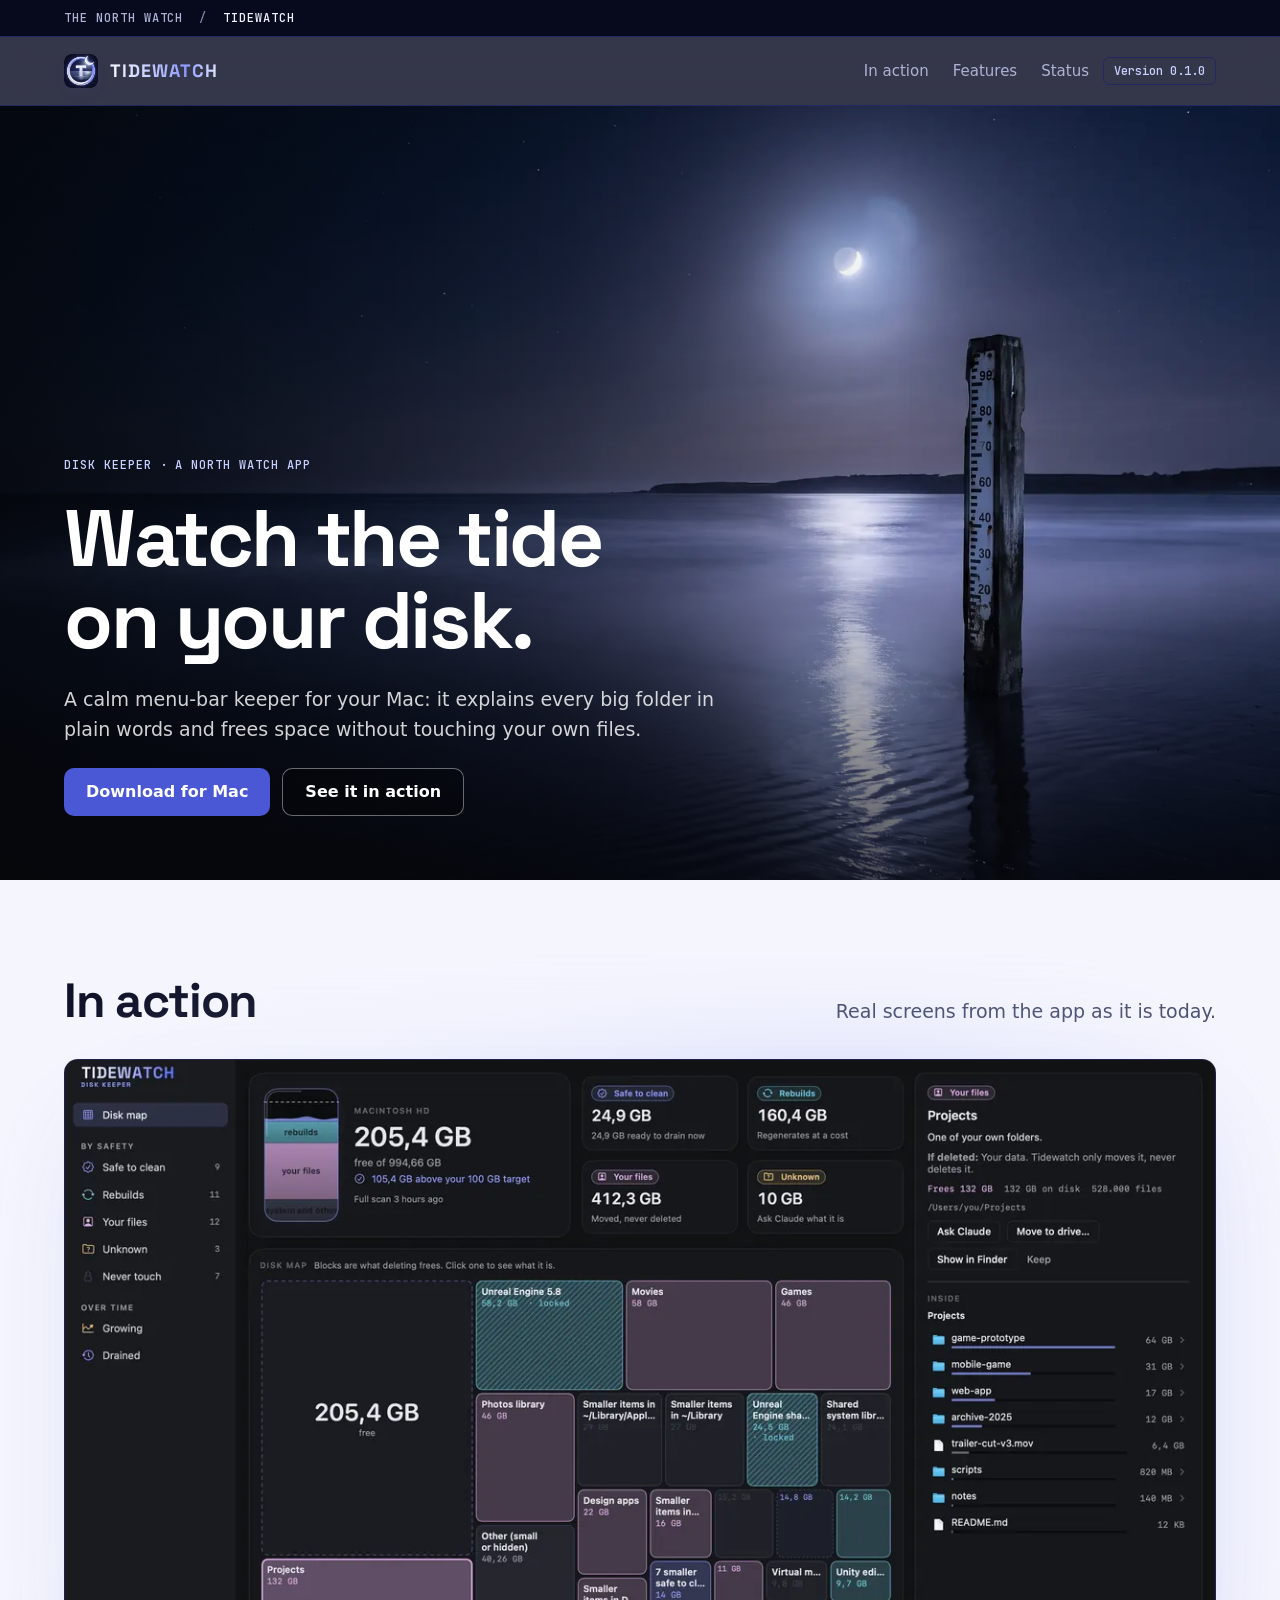
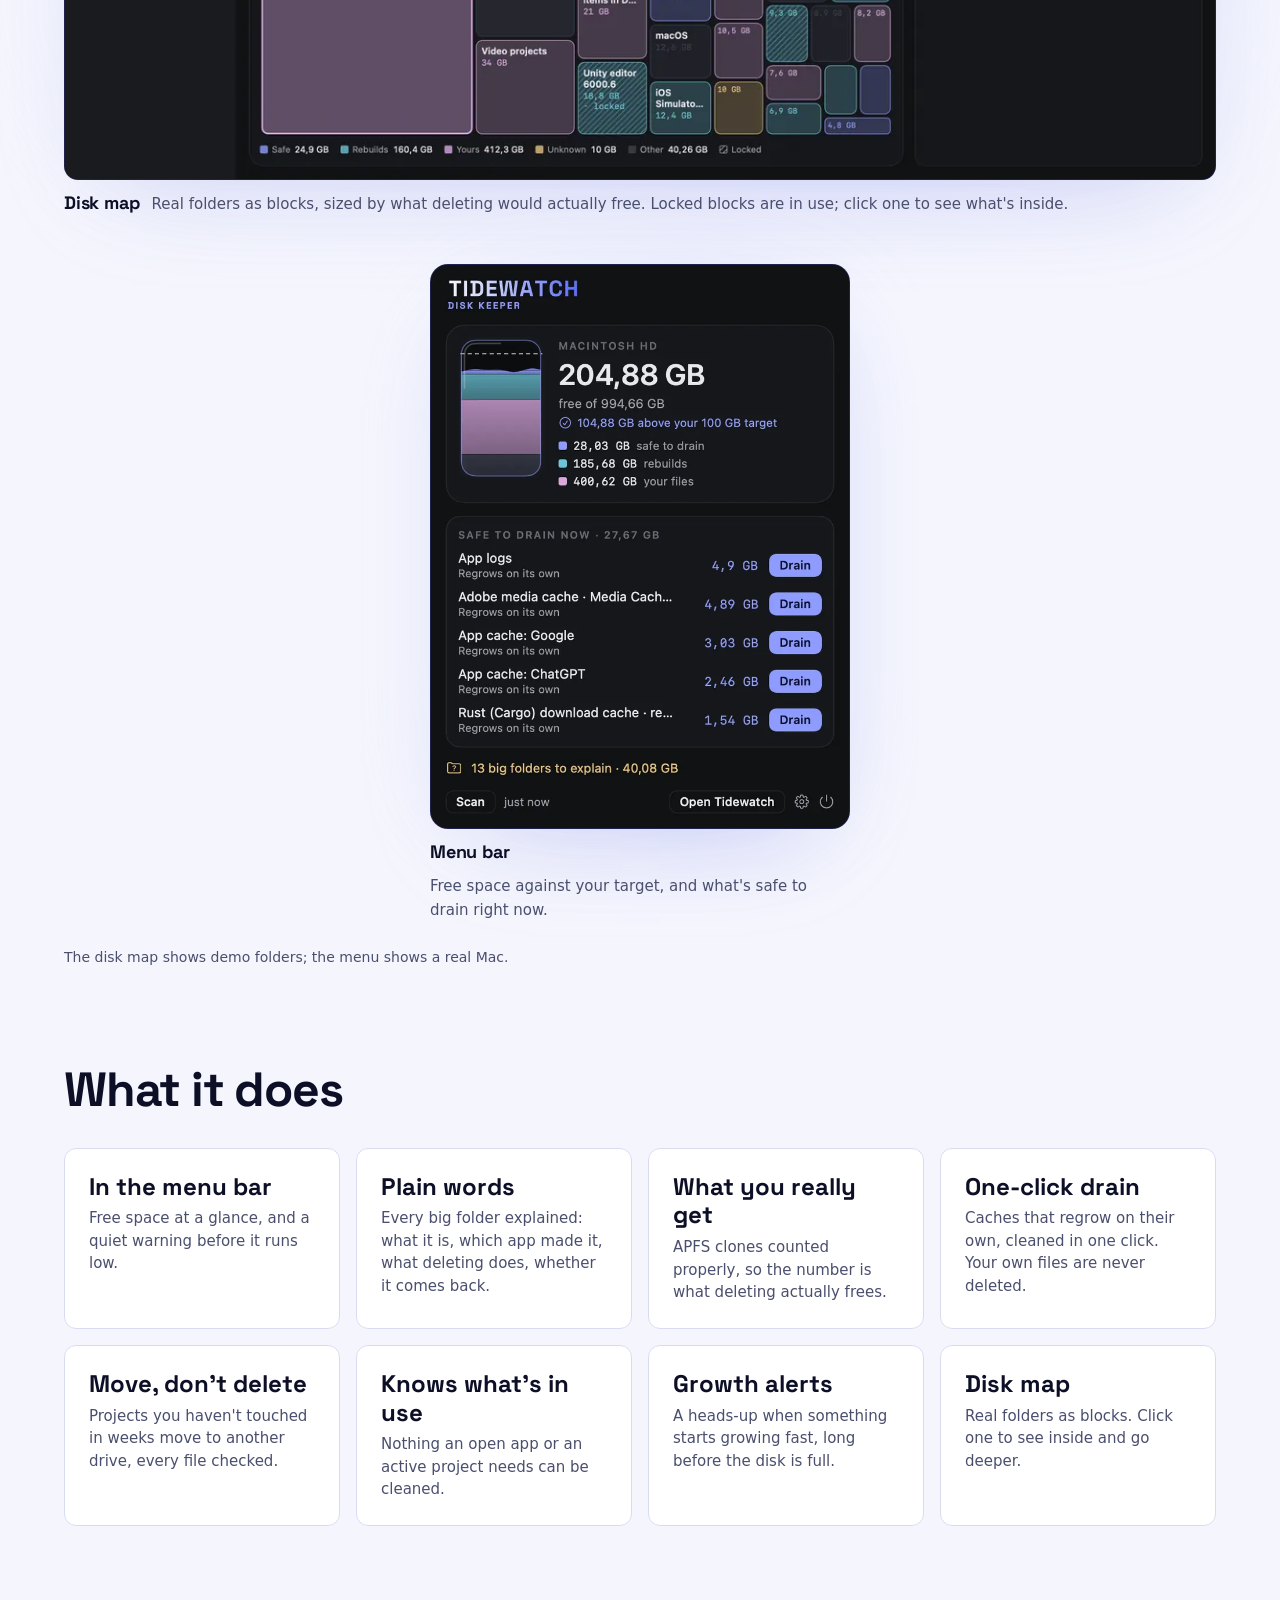
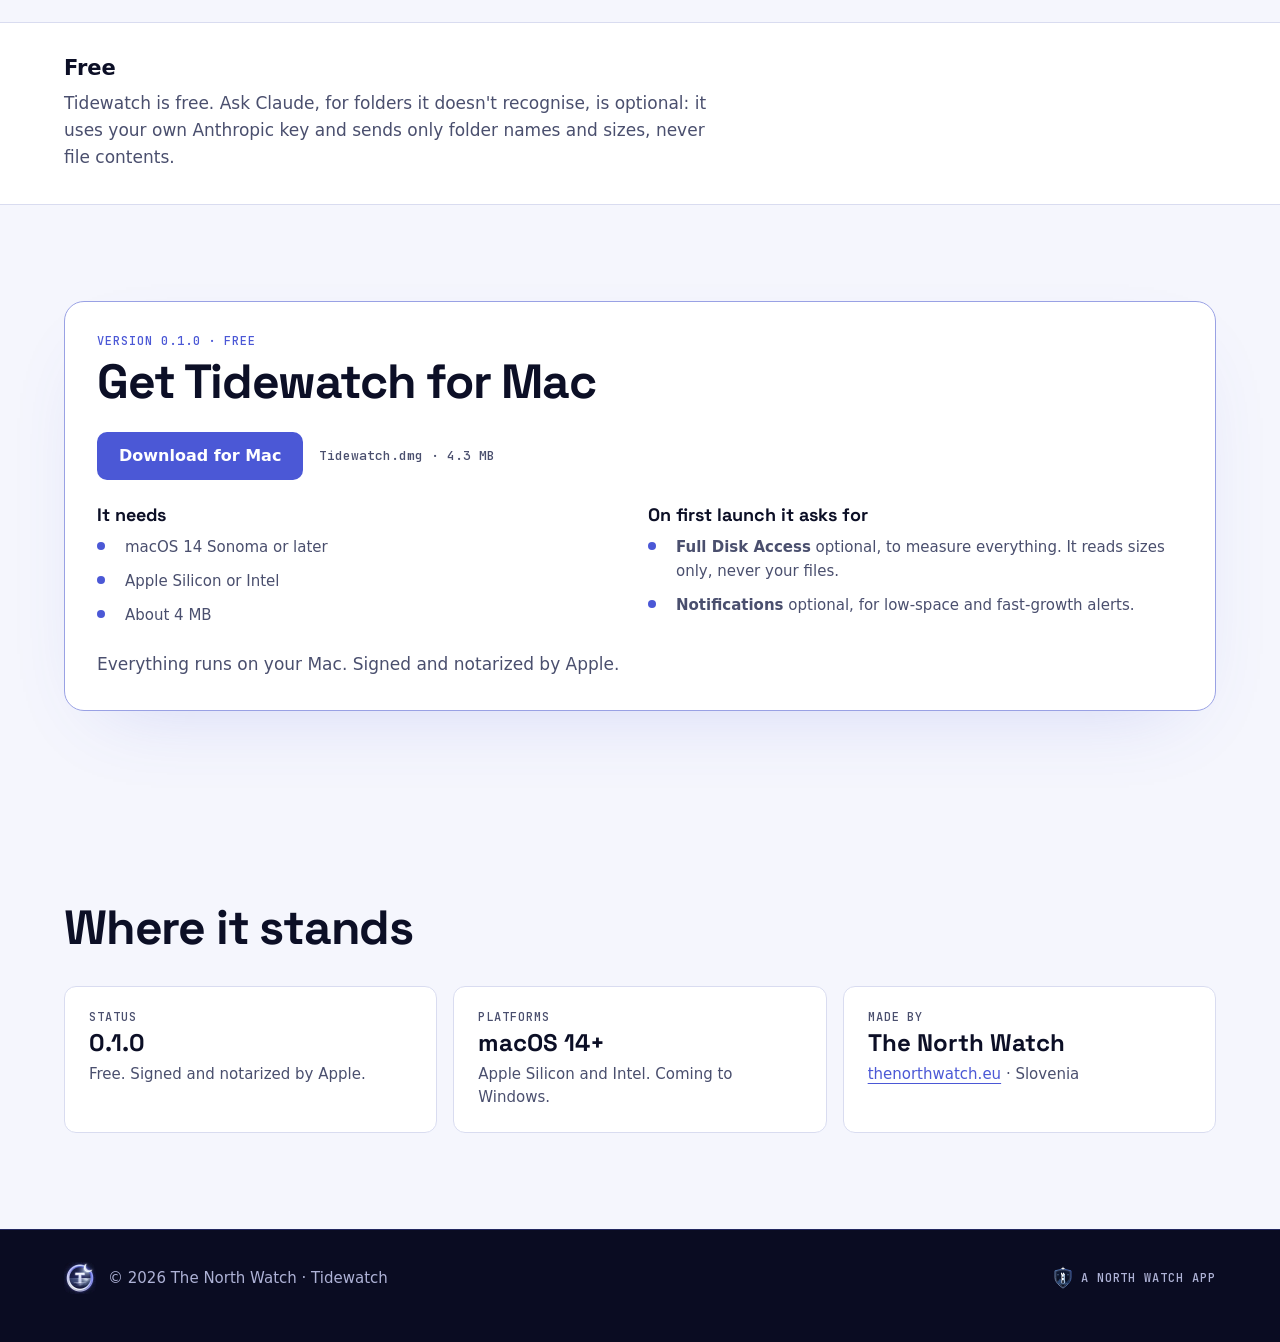
==== index.html @ 522dac41 "site: d2251c1 from north-watch-web" ====
<!doctype html>
<html lang="en" data-site="tw">
<head>
<meta charset="utf-8">
<meta name="viewport" content="width=device-width, initial-scale=1">
<title>Tidewatch — watch the tide on your disk</title>
<meta name="description" content="A calm menu-bar keeper for your Mac&#x27;s disk: every big folder explained in plain words, space freed without touching your files. Free, for macOS 14 and later.">
<meta name="theme-color" content="#0a0e14">
<link rel="canonical" href="https://tidewatch.thenorthwatch.eu/">
<link rel="icon" href="nw/img/favicon.svg" type="image/svg+xml">
<link rel="apple-touch-icon" href="nw/img/apple-touch-icon-180.png">
<meta property="og:title" content="Tidewatch">
<meta property="og:description" content="A calm menu-bar keeper for your Mac&#x27;s disk: every big folder explained in plain words, space freed without touching your files. Free, for macOS 14 and later.">
<meta property="og:type" content="website">
<meta property="og:url" content="https://tidewatch.thenorthwatch.eu/">
<meta property="og:image" content="https://tidewatch.thenorthwatch.eu/nw/img/hero-og.jpg">
<meta name="twitter:card" content="summary_large_image">
<link rel="stylesheet" href="nw/nw.css">
<script src="nw/nw.js" defer></script>
</head>
<body>
<a class="skip" href="#action">Skip to the app in action</a>

<nav class="strip" aria-label="The North Watch family">
  <div class="wrap">
    <a href="https://thenorthwatch.eu">The North Watch</a>
    <span class="sep" aria-hidden="true">/</span>
    <a href="./" aria-current="page">Tidewatch</a>
  </div>
</nav>

<header class="bar">
  <div class="wrap">
    <a class="brand" href="./"><img class="app-icon" src="nw/img/icon-128.webp" srcset="nw/img/icon-128.webp 1x, nw/img/icon-256.webp 2x" alt="" width="34" height="34"><span class="wordmark">Tidewatch</span></a>
    <nav class="nav" aria-label="Primary">
      <a class="opt" href="#action">In action</a>
      <a class="opt" href="#features">Features</a>
      <a class="opt" href="#status">Status</a>
      <span class="pill pill--accent">Version 0.1.0</span>
    </nav>
  </div>
</header>

<main>
  <section class="hero" style="--hero-focus-mobile: 60% center">
    <picture><source type="image/webp" srcset="nw/img/hero-960.webp 960w, nw/img/hero-1600.webp 1600w, nw/img/hero-2400.webp 2400w" sizes="100vw"><img src="nw/img/hero-1600.jpg" alt="A wooden tide gauge standing in a calm night sea under a crescent moon" width="1600" height="1067" fetchpriority="high"></picture>
    <div class="wrap">
      <span class="eyebrow">Disk keeper · a North Watch app</span>
      <h1 class="display">Watch the tide on your disk.</h1>
      <p class="lead">A calm menu-bar keeper for your Mac: it explains every big folder in plain words and frees space without touching your own files.</p>
      <div class="actions">
        <a class="btn btn--primary" href="https://github.com/svizi29/tidewatch-releases/releases/latest/download/Tidewatch.dmg" data-goatcounter-click="download/tidewatch-0.1.0-mac" data-goatcounter-title="Tidewatch 0.1.0 Mac download">Download for Mac</a>
        <a class="btn btn--ghost btn--on-image" href="#action">See it in action</a>
      </div>
    </div>
  </section>

  <section class="section" id="action" aria-labelledby="action-title">
    <div class="wrap">
      <div class="section-head reveal">
        <h2 class="h2" id="action-title">In action</h2>
        <p class="lead">Real screens from the app as it is today.</p>
      </div>
      <figure class="shot shot--hero reveal">
        <div class="shot__frame"><picture><source type="image/webp" srcset="nw/img/shot-01-overview-1200.webp 1200w, nw/img/shot-01-overview-2000.webp 2000w" sizes="(min-width: 1200px) 1150px, 100vw"><img src="nw/img/shot-01-overview-2000.jpg" alt="Disk map: Real folders as blocks, sized by what deleting would actually free. Locked blocks are in use; click one to see what&#x27;s inside." width="2880" height="1800" loading="lazy"></picture></div>
        <figcaption><b>Disk map</b><span>Real folders as blocks, sized by what deleting would actually free. Locked blocks are in use; click one to see what&#x27;s inside.</span></figcaption>
      </figure>
      <div class="shots shots--panels" style="margin-top: var(--s7); max-width: 420px">
        <figure class="shot reveal">
          <div class="shot__frame"><picture><source type="image/webp" srcset="nw/img/shot-02-menu-360.webp 360w, nw/img/shot-02-menu-720.webp 720w" sizes="(min-width: 900px) 30vw, 80vw"><img src="nw/img/shot-02-menu-720.png" alt="Menu bar: Free space against your target, and what&#x27;s safe to drain right now." width="800" height="1078" loading="lazy"></picture></div>
          <figcaption><b>Menu bar</b><span>Free space against your target, and what&#x27;s safe to drain right now.</span></figcaption>
        </figure>
      </div>
      <p class="muted" style="margin-top: var(--s5); font-size: 14px">The disk map shows demo folders; the menu shows a real Mac.</p>
    </div>
  </section>

  <section class="section" id="features" aria-labelledby="features-title" style="padding-top: 0">
    <div class="wrap">
      <div class="section-head reveal"><h2 class="h2" id="features-title">What it does</h2></div>
      <div class="facts reveal">
        <div class="fact"><span class="v">In the menu bar</span><p>Free space at a glance, and a quiet warning before it runs low.</p></div>
        <div class="fact"><span class="v">Plain words</span><p>Every big folder explained: what it is, which app made it, what deleting does, whether it comes back.</p></div>
        <div class="fact"><span class="v">What you really get</span><p>APFS clones counted properly, so the number is what deleting actually frees.</p></div>
        <div class="fact"><span class="v">One-click drain</span><p>Caches that regrow on their own, cleaned in one click. Your own files are never deleted.</p></div>
        <div class="fact"><span class="v">Move, don&#x27;t delete</span><p>Projects you haven&#x27;t touched in weeks move to another drive, every file checked.</p></div>
        <div class="fact"><span class="v">Knows what&#x27;s in use</span><p>Nothing an open app or an active project needs can be cleaned.</p></div>
        <div class="fact"><span class="v">Growth alerts</span><p>A heads-up when something starts growing fast, long before the disk is full.</p></div>
        <div class="fact"><span class="v">Disk map</span><p>Real folders as blocks. Click one to see inside and go deeper.</p></div>
      </div>
    </div>
  </section>

  <section class="band" aria-labelledby="band-title">
    <div class="wrap">
      <div style="display: flex; flex-direction: column; gap: 8px; max-width: 62ch">
        <h2 class="h3" id="band-title">Free</h2>
        <p class="muted">Tidewatch is free. Ask Claude, for folders it doesn&#x27;t recognise, is optional: it uses your own Anthropic key and sends only folder names and sizes, never file contents.</p>
      </div>
    </div>
  </section>

  <section class="section" id="download" aria-labelledby="download-title">
    <div class="wrap">
      <div class="tier tier--pro reveal" style="gap: var(--s5)">
        <div style="display: flex; flex-direction: column; gap: 8px">
          <span class="eyebrow">Version 0.1.0 · free</span>
          <h2 class="h2" id="download-title">Get Tidewatch for Mac</h2>
        </div>
        <div style="display: flex; flex-wrap: wrap; align-items: center; gap: var(--s4)"><a class="btn btn--primary" href="https://github.com/svizi29/tidewatch-releases/releases/latest/download/Tidewatch.dmg" data-goatcounter-click="download/tidewatch-0.1.0-mac" data-goatcounter-title="Tidewatch 0.1.0 Mac download">Download for Mac</a><span class="muted" style="font: 500 13px/1.3 var(--font-mono)">Tidewatch.dmg · 4.3 MB</span></div>
        <div class="tiers" style="grid-template-columns: repeat(auto-fit, minmax(240px, 1fr))">
          <div style="display: flex; flex-direction: column; gap: 8px"><h3 style="font: 700 18px/1.25 var(--font-display); background: none; color: var(--ink)">It needs</h3><ul class="ticks"><li><span>macOS 14 Sonoma or later</span></li><li><span>Apple Silicon or Intel</span></li><li><span>About 4 MB</span></li></ul></div>
          <div style="display: flex; flex-direction: column; gap: 8px"><h3 style="font: 700 18px/1.25 var(--font-display); background: none; color: var(--ink)">On first launch it asks for</h3><ul class="ticks"><li><span><b>Full Disk Access</b> optional, to measure everything. It reads sizes only, never your files.</span></li><li><span><b>Notifications</b> optional, for low-space and fast-growth alerts.</span></li></ul></div>
        </div>
        <p class="muted">Everything runs on your Mac. Signed and notarized by Apple.</p>
      </div>
    </div>
  </section>

  <section class="section" id="status" aria-labelledby="status-title">
    <div class="wrap">
      <h2 class="h2 reveal" id="status-title" style="margin-bottom: var(--s6)">Where it stands</h2>
      <div class="facts reveal">
        <div class="fact"><span class="k">Status</span><span class="v">0.1.0</span><p>Free. Signed and notarized by Apple.</p></div>
        <div class="fact"><span class="k">Platforms</span><span class="v">macOS 14+</span><p>Apple Silicon and Intel. Coming to Windows.</p></div>
        <div class="fact"><span class="k">Made by</span><span class="v">The North Watch</span><p><a href="https://thenorthwatch.eu">thenorthwatch.eu</a> · Slovenia</p></div>
      </div>
    </div>
  </section>
</main>

<footer class="foot">
  <div class="wrap">
    <div class="brandline"><img src="nw/img/icon-128.webp" alt="" width="28" height="28" style="border-radius: 22.5%">© 2026 The North Watch · Tidewatch</div>
    <a class="byline" href="https://thenorthwatch.eu"><img src="nw/img/seal.svg" alt="" width="20" height="25">A North Watch app</a>
  </div>
</footer>
</body>
</html>
---- nw/nw.css ----
/* The North Watch family: one design system for thenorthwatch.eu, rabbit-hole.video and the personal site.
   Direction A, "Night Watch": dark first, light on request of the system. Each site sets <html data-site="…">
   and gets its accent and grey tint from the blocks below; everything else is shared. */

/* ── Fonts (OFL, self-hosted). Text uses Inter where installed, else the system face (the bible allows it). ── */
@font-face { font-family: "Space Grotesk"; font-weight: 300 700; font-display: swap; src: url(fonts/SpaceGrotesk_var_latin.woff2) format("woff2"); }
@font-face { font-family: "Space Grotesk"; font-weight: 300 700; font-display: swap; src: url(fonts/SpaceGrotesk_var_latin-ext.woff2) format("woff2"); unicode-range: U+0100-024F, U+0259, U+1E00-1EFF, U+2020, U+20A0-20AB, U+20AD-20CF, U+2113, U+2C60-2C7F, U+A720-A7FF; }
@font-face { font-family: "JetBrains Mono"; font-weight: 500; font-display: swap; src: url(fonts/JetBrainsMono_500_latin.woff2) format("woff2"); }
@font-face { font-family: "JetBrains Mono"; font-weight: 500; font-display: swap; src: url(fonts/JetBrainsMono_500_latin-ext.woff2) format("woff2"); unicode-range: U+0100-024F, U+1E00-1EFF; }

/* ── Tokens ── */
:root {
  --font-display: "Space Grotesk", system-ui, -apple-system, "Segoe UI", sans-serif;
  --font-body: "Inter", system-ui, -apple-system, "Segoe UI", Roboto, sans-serif;
  --font-mono: "JetBrains Mono", ui-monospace, Menlo, monospace;

  --s1: 4px; --s2: 8px; --s3: 12px; --s4: 16px; --s5: 24px; --s6: 32px; --s7: 48px; --s8: 64px; --s9: 96px; --s10: 128px;
  --wrap: 1200px; --gutter: 16px;
  --r-sm: 6px; --r-md: 12px; --r-lg: 20px;

  --dur-1: 160ms; --dur-2: 320ms; --dur-3: 640ms; --ease: cubic-bezier(.2, .7, .2, 1);

  /* The North Watch (default) */
  --bg: #0a0e14; --strip: #070a0f; --surface: #101722; --raised: #162030; --line: #1e2936;
  --ink: #edf2f7; --muted: #9aa8b8; --faint: #75859a;
  --accent: #79b4ff; --on-accent: #040c1c; --glow: rgba(121, 180, 255, .38);
  --accent-on-image: #9cc8ff;
  --brand-grad: linear-gradient(90deg, #ffffff, #bfe0ff 35%, #79b4ff 70%, #dbeeff);
  --night-bg: #0a0e14; --night-strip: #070a0f; --night-line: #1e2936; --night-ink: #edf2f7; --night-muted: #9aa8b8; --night-faint: #75859a; /* stays bright in light mode: it sits on dark pictures */
  --ok: #8affc1; --ok-bg: rgba(138, 255, 193, .1); --ok-line: rgba(138, 255, 193, .3);
  color-scheme: dark;
}
:root[data-site="rh"] {
  --bg: #0b0a10; --strip: #08070c; --surface: #13121b; --raised: #1c1a27; --line: #25232f;
  --ink: #f2f2f5; --muted: #a6a6b4; --faint: #7c7b8c;
  --accent: #ab9bff; --on-accent: #140f2e; --glow: rgba(171, 155, 255, .45);
  --accent-on-image: #c4b5fd;
  --brand-grad: linear-gradient(90deg, #c084fc, #8b5cf6 35%, #60a5fa 70%, #67e8f9);
  --night-bg: #0b0a10; --night-strip: #08070c; --night-line: #25232f; --night-ink: #f2f2f5; --night-muted: #a6a6b4; --night-faint: #7c7b8c;
}
:root[data-site="gj"] {
  --bg: #0e0e0e; --strip: #0a0a0a; --surface: #171717; --raised: #202020; --line: #282828;
  --ink: #f0f0ee; --muted: #a3a3a0; --faint: #7d7d7a;
  --accent: #f2b25c; --on-accent: #1d1405; --glow: rgba(242, 178, 92, .3);
  --accent-on-image: #ffd27a;
  --brand-grad: linear-gradient(90deg, #ffd27a, #ff9a5c 35%, #49c6c0 70%, #bfefe9);
  --night-bg: #0e0e0e; --night-strip: #0a0a0a; --night-line: #282828; --night-ink: #f0f0ee; --night-muted: #a3a3a0; --night-faint: #7d7d7a;
}
/* The North Watch apps: Northlight, Iceberg, Borealis, AirTouch (colours from the brand bible). */
:root[data-site="nl"] {
  --bg: #0b1020; --strip: #080c18; --surface: #111a30; --raised: #18233d; --line: #22304d;
  --ink: #eef3fb; --muted: #a3aec4; --faint: #7a869e;
  --accent: #5fd3b4; --on-accent: #04201a; --glow: rgba(95,211,180,.38);
  --accent-on-image: #8de88f;
  --brand-grad: linear-gradient(90deg, #5fd3b4, #8de88f 35%, #8b7cf6 70%, #e07bd1);
  --night-bg: #0b1020; --night-strip: #080c18; --night-line: #22304d; --night-ink: #eef3fb; --night-muted: #a3aec4; --night-faint: #7a869e;
}
:root[data-site="ib"] {
  --bg: #04121a; --strip: #030d13; --surface: #082030; --raised: #0c2a3c; --line: #123447;
  --ink: #ecfaff; --muted: #9fbac6; --faint: #76929f;
  --accent: #22d3ee; --on-accent: #022028; --glow: rgba(34,211,238,.38);
  --accent-on-image: #a5f3fc;
  --brand-grad: linear-gradient(90deg, #f0feff, #a5f3fc 35%, #22d3ee 70%, #0ea5c6);
  --night-bg: #04121a; --night-strip: #030d13; --night-line: #123447; --night-ink: #ecfaff; --night-muted: #9fbac6; --night-faint: #76929f;
}
:root[data-site="bo"] {
  --bg: #100815; --strip: #0b0510; --surface: #1a0f22; --raised: #24142e; --line: #33203d;
  --ink: #fbf0f8; --muted: #c4a9bd; --faint: #977f91;
  --accent: #ff7ad9; --on-accent: #2a0420; --glow: rgba(255,122,217,.38);
  --accent-on-image: #ffc46b;
  --brand-grad: linear-gradient(90deg, #ffd6f5, #ff7ad9 35%, #ff9f7a 70%, #ffc46b);
  --night-bg: #100815; --night-strip: #0b0510; --night-line: #33203d; --night-ink: #fbf0f8; --night-muted: #c4a9bd; --night-faint: #977f91;
}
:root[data-site="at"] {
  --bg: #081028; --strip: #060c1e; --surface: #0e1a3a; --raised: #14224a; --line: #1d2d5a;
  --ink: #eef4ff; --muted: #a6b4d2; --faint: #7c8bab;
  --accent: #7fd0ff; --on-accent: #03142c; --glow: rgba(127,208,255,.38);
  --accent-on-image: #bfe9ff;
  --brand-grad: linear-gradient(90deg, #dff6ff, #7fd0ff 35%, #3b8bff 70%, #eaf7ff);
  --night-bg: #081028; --night-strip: #060c1e; --night-line: #1d2d5a; --night-ink: #eef4ff; --night-muted: #a6b4d2; --night-faint: #7c8bab;
}
:root[data-site="tw"] {
  --bg: #0a0c22; --strip: #070a1c; --surface: #11143a; --raised: #171b4a; --line: #232860;
  --ink: #f1f2ff; --muted: #aeb2d6; --faint: #8186ad;
  --accent: #8e9bff; --on-accent: #0a0c28; --glow: rgba(142,155,255,.38);
  --accent-on-image: #c7d0ff;
  --brand-grad: linear-gradient(90deg, #f5f7ff, #c7d0ff 35%, #8e9bff 70%, #dfe6ff);
  --night-bg: #0a0c22; --night-strip: #070a1c; --night-line: #232860; --night-ink: #f1f2ff; --night-muted: #aeb2d6; --night-faint: #8186ad;
}

/* Light: follows the system unless a page or viewer pins data-theme="dark"; data-theme="light" pins it on. */
@media (prefers-color-scheme: light) {
  :root:not([data-theme="dark"]) {
    --bg: #f5f7fa; --strip: #eaeef3; --surface: #ffffff; --raised: #eef2f6; --line: #dce3ea;
    --ink: #0d141c; --muted: #4a5868; --faint: #5e6b7a;
    --accent: #1f5fc4; --on-accent: #ffffff; --glow: rgba(31, 95, 196, .22);
    --ok: #13643f; --ok-bg: #e3f4ea; --ok-line: #b8e0c8;
    color-scheme: light;
  }
  :root[data-site="rh"]:not([data-theme="dark"]) {
    --bg: #f7f6fb; --strip: #eeecf6; --surface: #ffffff; --raised: #efedf7; --line: #e1def0;
    --ink: #121018; --muted: #4d4a5e; --faint: #6a677c;
    --accent: #5b41e0; --on-accent: #ffffff; --glow: rgba(91, 65, 224, .25);
  }
  :root[data-site="gj"]:not([data-theme="dark"]) {
    --bg: #f6f6f5; --strip: #ececea; --surface: #ffffff; --raised: #f0f0ee; --line: #e2e2e0;
    --ink: #121212; --muted: #50504d; --faint: #62625f;
    --accent: #a0600f; --on-accent: #ffffff; --glow: rgba(160, 96, 15, .2);
  }
  :root[data-site="nl"]:not([data-theme="dark"]) {
    --bg: #f5f8fb; --strip: #e9eef4; --surface: #ffffff; --raised: #eef2f7; --line: #dbe3ec;
    --ink: #0d1420; --muted: #4a5666; --faint: #5d6979;
    --accent: #0f7f66; --on-accent: #ffffff; --glow: rgba(15,127,102,.22);
  }
  :root[data-site="ib"]:not([data-theme="dark"]) {
    --bg: #f3f9fb; --strip: #e5f0f4; --surface: #ffffff; --raised: #eaf4f7; --line: #d4e5ec;
    --ink: #071820; --muted: #41555e; --faint: #566a73;
    --accent: #0a7690; --on-accent: #ffffff; --glow: rgba(10,118,144,.22);
  }
  :root[data-site="bo"]:not([data-theme="dark"]) {
    --bg: #fbf6fa; --strip: #f3e9f1; --surface: #ffffff; --raised: #f6edf4; --line: #ead9e5;
    --ink: #1c0c18; --muted: #5d4858; --faint: #715b6b;
    --accent: #b8237f; --on-accent: #ffffff; --glow: rgba(184,35,127,.22);
  }
  :root[data-site="at"]:not([data-theme="dark"]) {
    --bg: #f4f7fd; --strip: #e7edf8; --surface: #ffffff; --raised: #edf2fb; --line: #d7e0f0;
    --ink: #0a1226; --muted: #47536b; --faint: #5a6680;
    --accent: #1f63d6; --on-accent: #ffffff; --glow: rgba(31,99,214,.22);
  }
  :root[data-site="tw"]:not([data-theme="dark"]) {
    --bg: #f5f6fd; --strip: #e9ebf8; --surface: #ffffff; --raised: #eef0fb; --line: #d9dcf0;
    --ink: #0c0f26; --muted: #4a4f6e; --faint: #5d6283;
    --accent: #4b58d6; --on-accent: #ffffff; --glow: rgba(75,88,214,.22);
  }
}
:root[data-theme="light"] {
  --bg: #f5f7fa; --strip: #eaeef3; --surface: #ffffff; --raised: #eef2f6; --line: #dce3ea;
  --ink: #0d141c; --muted: #4a5868; --faint: #5e6b7a;
  --accent: #1f5fc4; --on-accent: #ffffff; --glow: rgba(31, 95, 196, .22);
  --ok: #13643f; --ok-bg: #e3f4ea; --ok-line: #b8e0c8;
  color-scheme: light;
}
:root[data-site="rh"][data-theme="light"] {
  --bg: #f7f6fb; --strip: #eeecf6; --surface: #ffffff; --raised: #efedf7; --line: #e1def0;
  --ink: #121018; --muted: #4d4a5e; --faint: #6a677c;
  --accent: #5b41e0; --on-accent: #ffffff; --glow: rgba(91, 65, 224, .25);
}
:root[data-site="gj"][data-theme="light"] {
  --bg: #f6f6f5; --strip: #ececea; --surface: #ffffff; --raised: #f0f0ee; --line: #e2e2e0;
  --ink: #121212; --muted: #50504d; --faint: #62625f;
  --accent: #a0600f; --on-accent: #ffffff; --glow: rgba(160, 96, 15, .2);
}

:root[data-site="nl"][data-theme="light"] {
  --bg: #f5f8fb; --strip: #e9eef4; --surface: #ffffff; --raised: #eef2f7; --line: #dbe3ec;
  --ink: #0d1420; --muted: #4a5666; --faint: #5d6979;
  --accent: #0f7f66; --on-accent: #ffffff; --glow: rgba(15,127,102,.22);
}
:root[data-site="ib"][data-theme="light"] {
  --bg: #f3f9fb; --strip: #e5f0f4; --surface: #ffffff; --raised: #eaf4f7; --line: #d4e5ec;
  --ink: #071820; --muted: #41555e; --faint: #566a73;
  --accent: #0a7690; --on-accent: #ffffff; --glow: rgba(10,118,144,.22);
}
:root[data-site="bo"][data-theme="light"] {
  --bg: #fbf6fa; --strip: #f3e9f1; --surface: #ffffff; --raised: #f6edf4; --line: #ead9e5;
  --ink: #1c0c18; --muted: #5d4858; --faint: #715b6b;
  --accent: #b8237f; --on-accent: #ffffff; --glow: rgba(184,35,127,.22);
}
:root[data-site="at"][data-theme="light"] {
  --bg: #f4f7fd; --strip: #e7edf8; --surface: #ffffff; --raised: #edf2fb; --line: #d7e0f0;
  --ink: #0a1226; --muted: #47536b; --faint: #5a6680;
  --accent: #1f63d6; --on-accent: #ffffff; --glow: rgba(31,99,214,.22);
}
:root[data-site="tw"][data-theme="light"] {
  --bg: #f5f6fd; --strip: #e9ebf8; --surface: #ffffff; --raised: #eef0fb; --line: #d9dcf0;
  --ink: #0c0f26; --muted: #4a4f6e; --faint: #5d6283;
  --accent: #4b58d6; --on-accent: #ffffff; --glow: rgba(75,88,214,.22);
}

/* ── Base ── */
*, *::before, *::after { box-sizing: border-box; }
html { background: var(--bg); -webkit-text-size-adjust: 100%; scroll-behavior: smooth; }
body { margin: 0; background: var(--bg); color: var(--ink); font: 400 17px/1.6 var(--font-body); -webkit-font-smoothing: antialiased; text-rendering: optimizeLegibility; }
img { display: block; max-width: 100%; height: auto; }
a { color: var(--accent); text-underline-offset: 4px; }
:focus-visible { outline: 2px solid var(--accent); outline-offset: 3px; border-radius: var(--r-sm); }
h1, h2, h3 { margin: 0; text-wrap: balance; }
p { margin: 0; }
.wrap { max-width: var(--wrap); margin: 0 auto; padding: 0 var(--gutter); }
@media (min-width: 720px) { :root { --gutter: 24px; } }
.skip { position: absolute; left: -9999px; top: 8px; z-index: 50; padding: 10px 14px; border-radius: var(--r-sm); background: var(--accent); color: var(--on-accent); }
.skip:focus { left: 8px; }
.sr-only { position: absolute; width: 1px; height: 1px; overflow: hidden; clip: rect(0 0 0 0); white-space: nowrap; }

/* ── Type ── */
.eyebrow { font: 500 12px/1.3 var(--font-mono); letter-spacing: .08em; text-transform: uppercase; color: var(--accent); }
.display { font: 700 clamp(40px, 6.6vw, 80px)/1.02 var(--font-display); letter-spacing: -.03em; }
.h2 { font: 700 clamp(30px, 4vw, 48px)/1.06 var(--font-display); letter-spacing: -.025em; }
.wordmark { font: 700 18px/1 var(--font-display); letter-spacing: .06em; text-transform: uppercase; background: var(--brand-grad); -webkit-background-clip: text; background-clip: text; color: transparent; }
.h3 { font: 600 21px/1.3 var(--font-body); }
.lead { font-size: clamp(17px, 2vw, 19px); line-height: 1.55; color: var(--muted); max-width: 54ch; }
.muted { color: var(--muted); }
.mono { font: 500 13px/1.4 var(--font-mono); }

/* ── Night chrome: the strip, the site bar and the footer stay night in both themes, so the marks always sit
   on dark (the bible: every mark lives on night). ── */
.strip, .bar, .foot { --bg: var(--night-bg); --strip: var(--night-strip); --line: var(--night-line); --ink: var(--night-ink); --muted: var(--night-muted); --faint: var(--night-faint); --accent: var(--accent-on-image); color-scheme: dark; color: var(--ink); }
.foot { background: var(--night-bg); }

/* ── Family strip: on every page of all three sites ── */
.strip { background: var(--strip); border-bottom: 1px solid var(--line); }
.strip .wrap { min-height: 36px; display: flex; align-items: center; gap: var(--s4); flex-wrap: wrap; font: 500 12px/1 var(--font-mono); letter-spacing: .08em; text-transform: uppercase; }
.strip a { color: var(--muted); text-decoration: none; padding: 8px 0; }
.strip a:hover { color: var(--ink); }
.strip a[aria-current] { color: var(--ink); }
.strip .sep { color: var(--faint); }

/* ── Site bar ── */
.bar { position: sticky; top: env(safe-area-inset-top, 0px); z-index: 20; background: color-mix(in srgb, var(--bg) 82%, transparent); backdrop-filter: blur(12px); -webkit-backdrop-filter: blur(12px); border-bottom: 1px solid var(--line); }
.bar .wrap { display: flex; align-items: center; justify-content: space-between; gap: var(--s4); min-height: 68px; flex-wrap: wrap; }
.brand { display: inline-flex; align-items: center; gap: var(--s3); color: var(--ink); text-decoration: none; font: 700 19px/1 var(--font-display); letter-spacing: -.01em; }
.brand img { width: auto; height: 30px; }
.brand .logo-h { height: 52px; width: auto; }
@media (max-width: 480px) { .brand .logo-h { height: 44px; } }
.brand .app-icon { width: 34px; height: 34px; border-radius: 22.5%; box-shadow: 0 6px 18px -8px var(--glow); }
.nav { display: flex; align-items: center; gap: var(--s1); flex-wrap: wrap; font-size: 15px; }
.nav a:not(.btn) { color: var(--muted); text-decoration: none; padding: 10px 10px; border-radius: var(--r-sm); }
.nav a:not(.btn):hover { color: var(--ink); }
.nav .btn { margin-left: var(--s2); }
@media (max-width: 640px) { .nav .opt { display: none; } }

/* ── Buttons and pills ── */
.btn { display: inline-flex; align-items: center; gap: var(--s2); min-height: 48px; padding: 0 22px; border-radius: 10px; font: 650 16px/1 var(--font-body); text-decoration: none; transition: transform var(--dur-1) var(--ease), box-shadow var(--dur-1) var(--ease), border-color var(--dur-1) var(--ease); }
.btn svg { width: 16px; height: 16px; }
.btn--primary { background: var(--accent); color: var(--on-accent); }
.btn--primary:hover { transform: translateY(-1px); box-shadow: 0 10px 30px -10px var(--glow); }
.btn--ghost { color: var(--ink); border: 1px solid color-mix(in srgb, var(--ink) 22%, transparent); }
.btn--ghost:hover { border-color: var(--ink); }
.btn--sm { min-height: 44px; padding: 0 16px; font-size: 15px; }
.btn--on-image { color: #fff; border-color: rgba(255, 255, 255, .4); background: rgba(0, 0, 0, .25); }
.pill { display: inline-flex; align-items: center; gap: 6px; font: 500 12px/1 var(--font-mono); padding: 7px 10px; border-radius: var(--r-sm); border: 1px solid var(--line); color: var(--muted); white-space: nowrap; }
.pill--accent { color: var(--accent); }
.pill--ok { color: var(--ok); background: var(--ok-bg); border-color: var(--ok-line); }
.pill--dev { color: var(--ink); border-style: dashed; border-color: var(--faint); }
.pill--on-image { color: #fff; border-color: rgba(255, 255, 255, .35); background: rgba(0, 0, 0, .35); backdrop-filter: blur(6px); }
.chips { display: flex; gap: var(--s2); flex-wrap: wrap; }
.chip { font: 500 13px/1 var(--font-mono); padding: 9px 12px; border-radius: 999px; border: 1px solid var(--line); color: var(--ink); }

/* ── Hero: a full-bleed picture with the words on it ── */
.hero { position: relative; isolation: isolate; min-height: min(86vh, 820px); display: flex; align-items: flex-end; overflow: hidden; background: #05070b; color: #fff; }
.hero > picture, .hero > picture img { position: absolute; inset: 0; width: 100%; height: 100%; object-fit: cover; z-index: -2; }
.hero::after { content: ""; position: absolute; inset: 0; z-index: -1; background: linear-gradient(90deg, rgba(4, 6, 10, .78) 0%, rgba(4, 6, 10, .35) 45%, rgba(4, 6, 10, 0) 70%), linear-gradient(0deg, rgba(4, 6, 10, .7) 0%, rgba(4, 6, 10, 0) 40%); }
.hero .wrap { width: 100%; padding-top: var(--s10); padding-bottom: var(--s8); display: flex; flex-direction: column; gap: var(--s5); }
.hero .display { max-width: 13ch; }
.hero .lead { color: rgba(255, 255, 255, .82); }
.hero .eyebrow, .tile .eyebrow { color: var(--accent-on-image); }
.hero .actions { display: flex; gap: var(--s3); flex-wrap: wrap; }
@media (max-width: 720px) {
  .hero { min-height: 78vh; }
  .hero > picture img { object-position: var(--hero-focus-mobile, 70% center); }
  .hero::after { background: linear-gradient(0deg, rgba(4, 6, 10, .88) 0%, rgba(4, 6, 10, .4) 55%, rgba(4, 6, 10, .1) 100%); }
}

/* ── Sections ── */
.section { padding: var(--s8) 0; }
@media (min-width: 720px) { .section { padding: var(--s9) 0; } }
.section-head { display: flex; justify-content: space-between; align-items: flex-end; gap: var(--s4); flex-wrap: wrap; margin-bottom: var(--s6); }
.section-head .lead { max-width: 46ch; }

/* ── Group headings inside a section ── */
.group-head { display: flex; gap: var(--s4); align-items: baseline; flex-wrap: wrap; margin: var(--s7) 0 var(--s4); }
.group-head .muted { font-size: 15px; }

/* ── Picture cards ── */
.cards { display: grid; gap: var(--s4); grid-template-columns: 1fr; }
@media (min-width: 720px) { .cards { grid-template-columns: repeat(2, minmax(0, 1fr)); gap: var(--s5); } }
@media (min-width: 1040px) { .cards--3 { grid-template-columns: repeat(3, minmax(0, 1fr)); } }
.card { position: relative; display: flex; flex-direction: column; border-radius: var(--r-lg); overflow: hidden; background: var(--surface); border: 1px solid var(--line); color: var(--ink); text-decoration: none; transition: border-color var(--dur-2) var(--ease), transform var(--dur-2) var(--ease), box-shadow var(--dur-2) var(--ease); }
a.card:hover { border-color: color-mix(in srgb, var(--accent) 45%, var(--line)); transform: translateY(-2px); box-shadow: 0 24px 60px -30px var(--glow); }
.card__media { position: relative; aspect-ratio: 16 / 10; overflow: hidden; background: #05070b; }
.card__media img { width: 100%; height: 100%; object-fit: cover; transition: transform var(--dur-3) var(--ease); }
a.card:hover .card__media img { transform: scale(1.03); }
.card__media .pill { position: absolute; left: var(--s4); top: var(--s4); }
.card__body { padding: var(--s5); display: flex; flex-direction: column; gap: var(--s2); flex: 1 1 auto; }
.card__title { display: flex; align-items: center; gap: var(--s3); font: 700 24px/1.15 var(--font-display); letter-spacing: -.012em; }
.card__title img { width: 40px; height: 40px; border-radius: 22.5%; flex: none; box-shadow: 0 6px 18px -6px var(--glow); }
.card__body p { color: var(--muted); }
.card__body > .pill { align-self: flex-start; }
.card__foot { margin-top: auto; padding-top: var(--s2); display: flex; align-items: center; justify-content: space-between; gap: var(--s3); flex-wrap: wrap; font: 500 13px/1.3 var(--font-mono); color: var(--muted); }
.card__foot .go { color: var(--ink); display: inline-flex; align-items: center; gap: 6px; }
.card--wide { grid-column: 1 / -1; }
@media (min-width: 900px) {
  .card--wide { flex-direction: row; }
  .card--wide .card__media { flex: 1 1 62%; aspect-ratio: auto; min-height: 360px; }
  .card--wide .card__body { flex: 1 1 38%; padding: var(--s6); justify-content: center; }
}
.card--dashed { background: transparent; border-style: dashed; border-color: var(--faint); }

/* ── Feature mosaic: big pictures, one line each ── */
.mosaic { display: grid; gap: var(--s4); grid-template-columns: 1fr; }
@media (min-width: 720px) { .mosaic { grid-template-columns: repeat(6, minmax(0, 1fr)); gap: var(--s5); } .tile--6 { grid-column: span 6; } .tile--4 { grid-column: span 4; } .tile--3 { grid-column: span 3; } .tile--2 { grid-column: span 2; } }
.tile { position: relative; isolation: isolate; border-radius: var(--r-lg); overflow: hidden; min-height: 300px; display: flex; align-items: flex-end; background: #05070b; color: #fff; border: 1px solid var(--line); }
.tile picture, .tile picture img { position: absolute; inset: 0; width: 100%; height: 100%; object-fit: cover; z-index: -2; }
.tile::after { content: ""; position: absolute; inset: 0; z-index: -1; background: linear-gradient(0deg, rgba(4, 4, 8, .82) 0%, rgba(4, 4, 8, .25) 45%, rgba(4, 4, 8, 0) 70%); }
.tile__body { padding: var(--s5); display: flex; flex-direction: column; gap: 6px; max-width: 46ch; }
.tile__body h3 { font: 700 26px/1.1 var(--font-display); letter-spacing: -.015em; }
.tile__body p { color: rgba(255, 255, 255, .8); font-size: 16px; line-height: 1.5; }
.tile--6 { min-height: 440px; }
@media (min-width: 720px) { .tile--6::after { background: linear-gradient(90deg, rgba(4, 4, 8, .85) 0%, rgba(4, 4, 8, .45) 38%, rgba(4, 4, 8, 0) 62%), linear-gradient(0deg, rgba(4, 4, 8, .6) 0%, rgba(4, 4, 8, 0) 45%); } }
@media (min-width: 720px) { .tile--6 .tile__body { padding: var(--s7); } .tile--6 .tile__body h3 { font-size: 40px; } }

/* ── Split: picture beside words ── */
.split { display: grid; gap: var(--s6); align-items: center; grid-template-columns: 1fr; }
@media (min-width: 900px) { .split { grid-template-columns: minmax(0, 5fr) minmax(0, 6fr); gap: var(--s8); } .split--flip > :first-child { order: 2; } }
.split__media { border-radius: var(--r-lg); overflow: hidden; border: 1px solid var(--line); background: #05070b; }
.split__media img { width: 100%; height: 100%; object-fit: cover; }
.ticks { list-style: none; margin: 0; padding: 0; display: flex; flex-direction: column; gap: var(--s3); }
.ticks li { display: flex; gap: var(--s3); align-items: baseline; }
.ticks li::before { content: ""; flex: none; width: 8px; height: 8px; border-radius: 50%; background: var(--accent); transform: translateY(-2px); }
.ticks b { font-weight: 600; }

/* ── Real screenshots, set into the app's own glow ── */
.shots { display: grid; gap: var(--s6); grid-template-columns: 1fr; }
@media (min-width: 900px) { .shots--two { grid-template-columns: repeat(2, minmax(0, 1fr)); } }
.shot { position: relative; margin: 0; display: flex; flex-direction: column; gap: var(--s3); isolation: isolate; }
.shot::before { content: ""; position: absolute; inset: 8% 6% 18%; z-index: -1; background: var(--brand-grad); filter: blur(60px); opacity: .32; border-radius: 40px; }
.shot__frame { border-radius: 14px; overflow: hidden; border: 1px solid color-mix(in srgb, var(--accent) 30%, transparent); box-shadow: 0 40px 100px -40px var(--glow), 0 0 0 1px rgba(255, 255, 255, .04) inset; background: #0b0c10; }
.shot__frame img { width: 100%; height: auto; }
.shot figcaption { display: flex; gap: var(--s3); align-items: baseline; flex-wrap: wrap; }
.shot figcaption b { font: 700 18px/1.2 var(--font-display); letter-spacing: -.01em; }
.shot figcaption span { color: var(--muted); font-size: 15px; }
.shot--hero::before { inset: 4% 3% 12%; opacity: .42; filter: blur(80px); }
.shots--panels { grid-template-columns: repeat(auto-fit, minmax(200px, 1fr)); max-width: 960px; margin-inline: auto; }
.shots--panels .shot__frame { border-radius: 18px; }

/* ── Steps: a process the reader follows in order ── */
.steps { display: grid; gap: var(--s4); grid-template-columns: repeat(auto-fit, minmax(220px, 1fr)); counter-reset: step; }
.step { padding: var(--s5); border-radius: var(--r-md); background: var(--surface); border: 1px solid var(--line); display: flex; flex-direction: column; gap: 8px; }
.step::before { counter-increment: step; content: counter(step); font: 700 34px/1 var(--font-display); background: var(--brand-grad); -webkit-background-clip: text; background-clip: text; color: transparent; }
.step h3 { font: 700 19px/1.25 var(--font-display); }
.step p { color: var(--muted); font-size: 15px; line-height: 1.5; }

/* ── Free and Pro ── */
.tiers { display: grid; gap: var(--s4); grid-template-columns: repeat(auto-fit, minmax(280px, 1fr)); }
.tier { padding: var(--s6); border-radius: var(--r-lg); background: var(--surface); border: 1px solid var(--line); display: flex; flex-direction: column; gap: var(--s3); }
.tier--pro { border-color: color-mix(in srgb, var(--accent) 45%, var(--line)); box-shadow: 0 30px 80px -40px var(--glow); }
.tier h3 { font: 700 26px/1.1 var(--font-display); }
.tier--pro h3 { background: var(--brand-grad); -webkit-background-clip: text; background-clip: text; color: transparent; }
.tier ul { margin: 0; padding: 0; list-style: none; display: flex; flex-direction: column; gap: 10px; }
.tier li { display: grid; grid-template-columns: 18px minmax(0, 1fr); gap: 10px; color: var(--muted); font-size: 15px; }
.tier li::before { content: ""; width: 8px; height: 8px; border-radius: 50%; margin-top: 8px; background: var(--accent); }

/* ── Small facts row ── */
.facts { display: grid; gap: var(--s4); grid-template-columns: repeat(auto-fit, minmax(220px, 1fr)); }
.fact { padding: var(--s5); border-radius: var(--r-md); background: var(--surface); border: 1px solid var(--line); display: flex; flex-direction: column; gap: 6px; }
.fact .k { font: 500 12px/1 var(--font-mono); letter-spacing: .08em; text-transform: uppercase; color: var(--muted); }
.fact .v { font: 700 24px/1.2 var(--font-display); }
.fact p { color: var(--muted); font-size: 15px; line-height: 1.5; }

/* ── Band: a quiet full-width row ── */
.band { border-top: 1px solid var(--line); border-bottom: 1px solid var(--line); background: var(--surface); }
.band .wrap { padding-top: var(--s6); padding-bottom: var(--s6); display: flex; gap: var(--s5); align-items: center; justify-content: space-between; flex-wrap: wrap; }

/* ── Footer ── */
.foot { border-top: 1px solid var(--line); }
.foot .wrap { padding-top: var(--s6); padding-bottom: var(--s7); display: flex; gap: var(--s5); justify-content: space-between; align-items: center; flex-wrap: wrap; color: var(--muted); font-size: 15px; }
.foot .links { display: flex; gap: var(--s5); flex-wrap: wrap; }
.foot a { color: var(--muted); }
.foot a:hover { color: var(--ink); }
.foot .brandline { display: flex; align-items: center; gap: var(--s3); }
.foot .brandline img { height: 32px; width: auto; }
.byline { display: inline-flex; align-items: center; gap: 8px; font: 500 12px/1 var(--font-mono); letter-spacing: .08em; text-transform: uppercase; color: var(--accent); text-decoration: none; }
.byline img { height: 24px; width: auto; }

/* ── Motion: sections rest visible; the ones you scroll to rise in once (nw.js adds .in) ── */
@keyframes nw-rise { from { opacity: 0; transform: translateY(14px); } to { opacity: 1; transform: none; } }
.reveal.in { animation: nw-rise var(--dur-3) var(--ease) both; }
@media (prefers-reduced-motion: reduce) {
  html { scroll-behavior: auto; }
  *, *::before, *::after { transition-duration: 1ms !important; animation: none !important; }
}
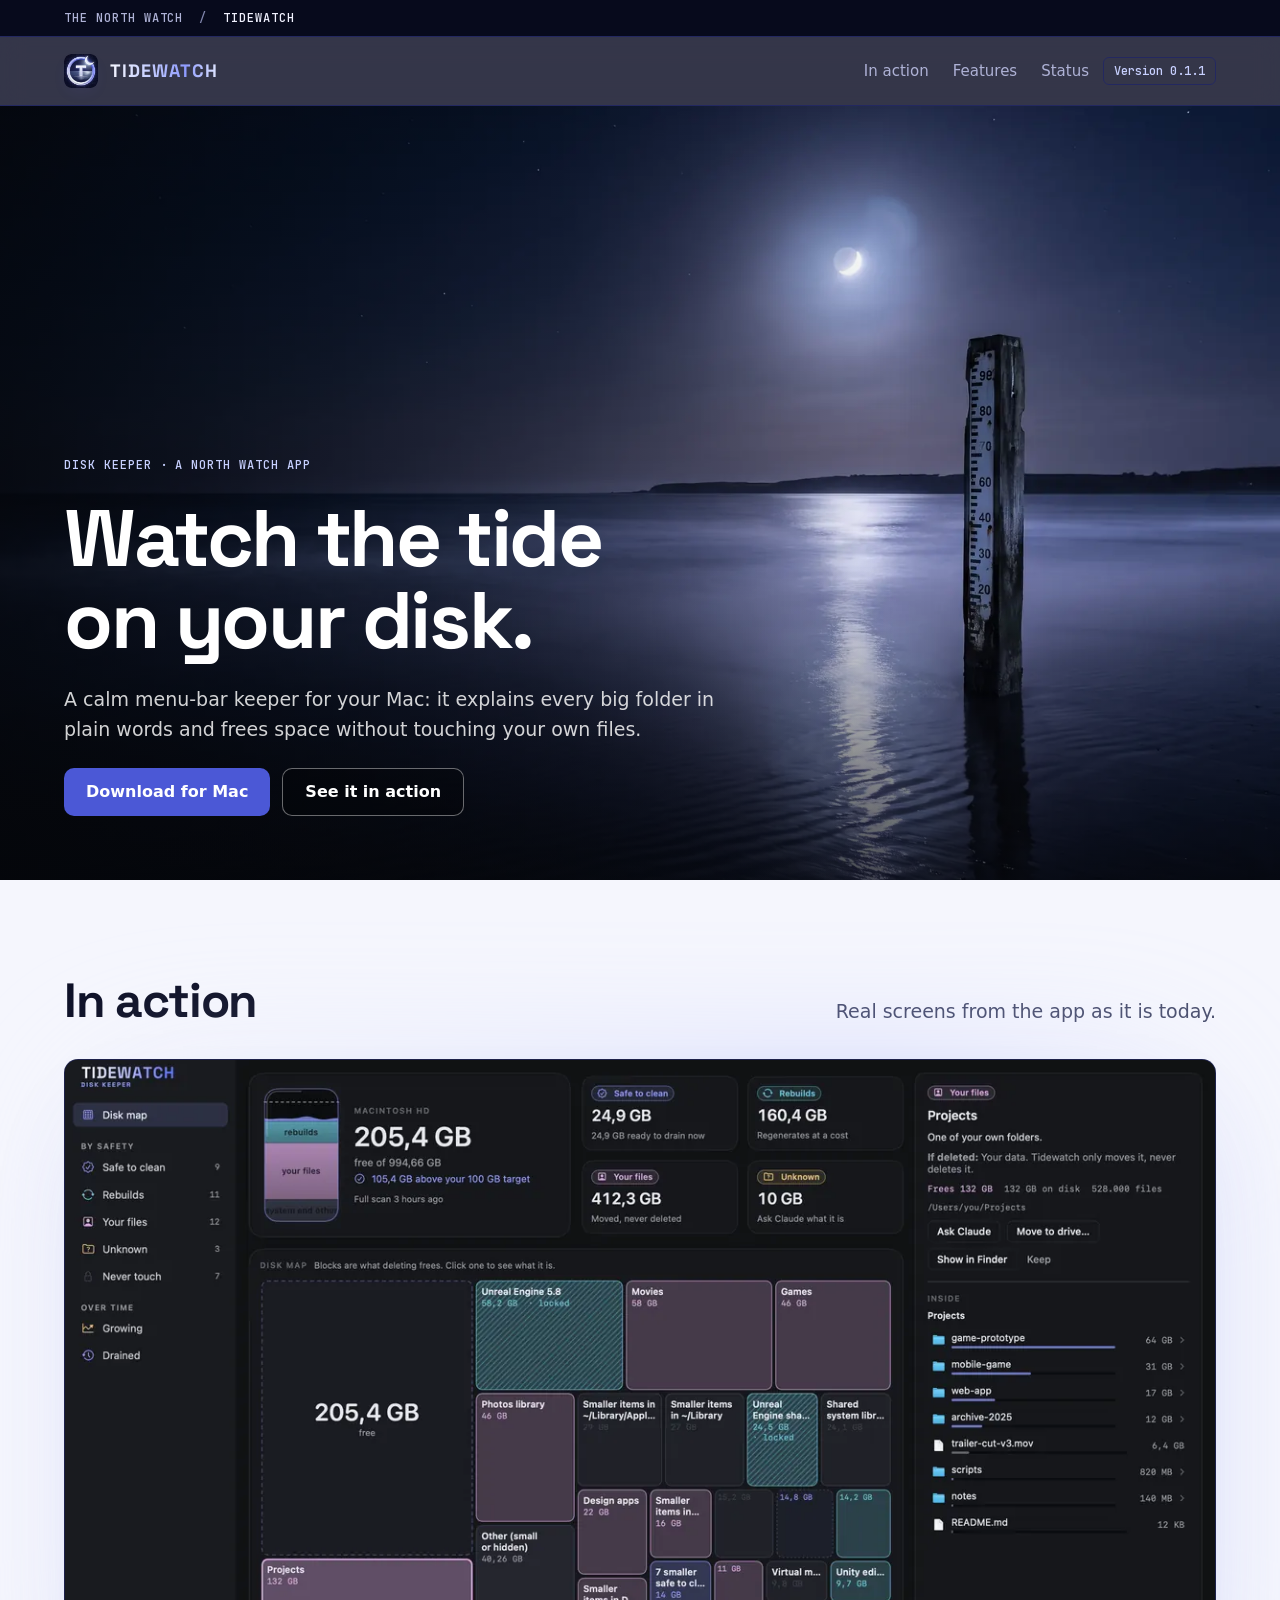
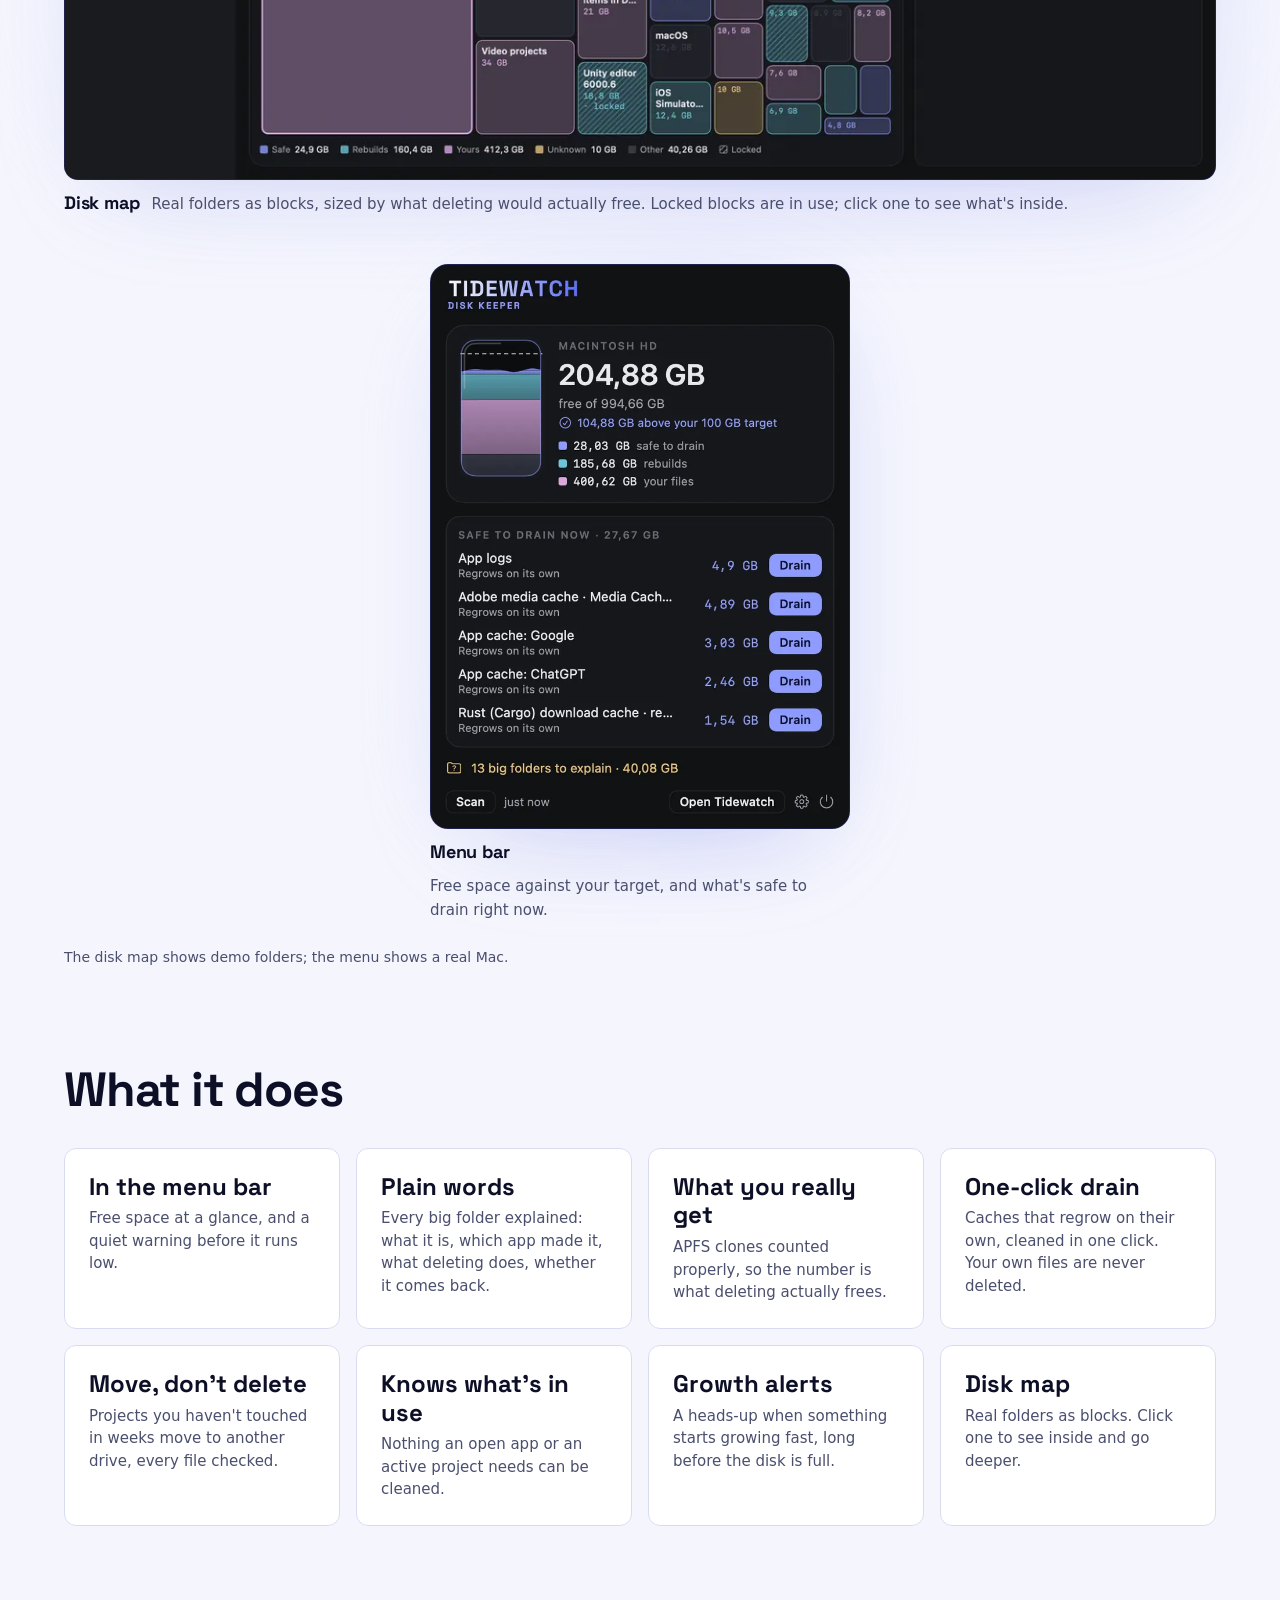
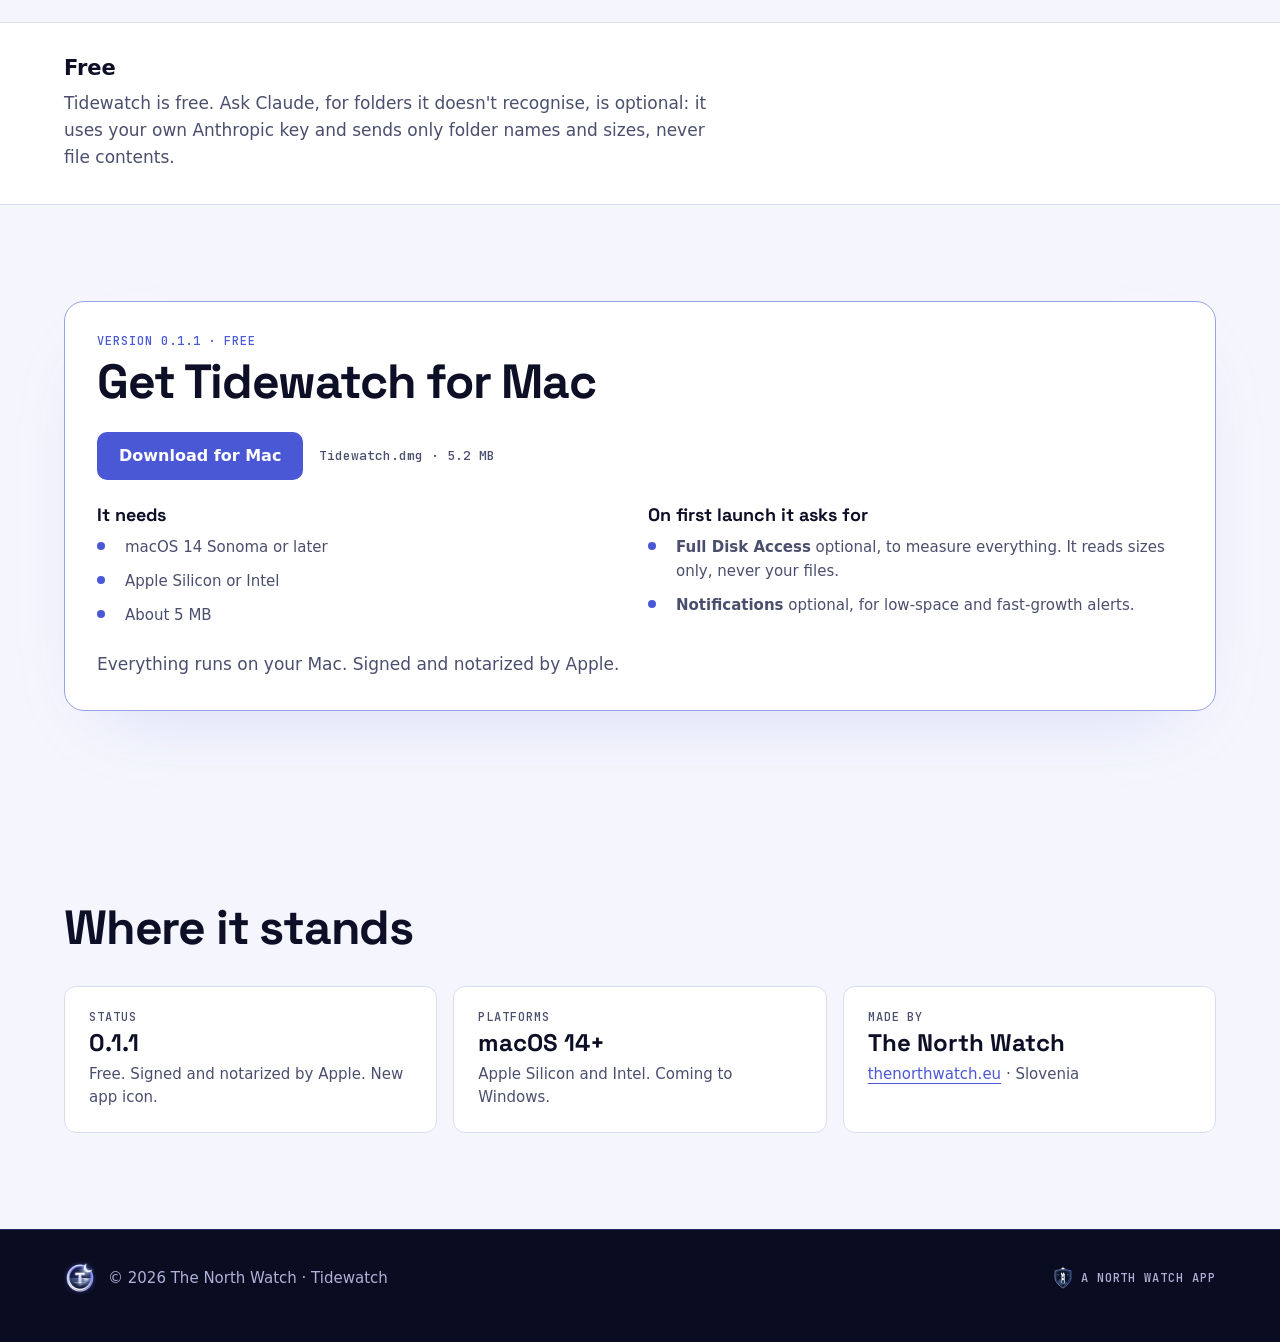
==== commit 9a36102a: "site: d745908 from north-watch-web" ====
--- a/index.html
+++ b/index.html
@@ -36,7 +36,7 @@
       <a class="opt" href="#action">In action</a>
       <a class="opt" href="#features">Features</a>
       <a class="opt" href="#status">Status</a>
-      <span class="pill pill--accent">Version 0.1.0</span>
+      <span class="pill pill--accent">Version 0.1.1</span>
     </nav>
   </div>
 </header>
@@ -49,7 +49,7 @@
       <h1 class="display">Watch the tide on your disk.</h1>
       <p class="lead">A calm menu-bar keeper for your Mac: it explains every big folder in plain words and frees space without touching your own files.</p>
       <div class="actions">
-        <a class="btn btn--primary" href="https://github.com/svizi29/tidewatch-releases/releases/latest/download/Tidewatch.dmg" data-goatcounter-click="download/tidewatch-0.1.0-mac" data-goatcounter-title="Tidewatch 0.1.0 Mac download">Download for Mac</a>
+        <a class="btn btn--primary" href="https://github.com/svizi29/tidewatch-releases/releases/latest/download/Tidewatch.dmg" data-goatcounter-click="download/tidewatch-0.1.1-mac" data-goatcounter-title="Tidewatch 0.1.1 Mac download">Download for Mac</a>
         <a class="btn btn--ghost btn--on-image" href="#action">See it in action</a>
       </div>
     </div>
@@ -104,12 +104,12 @@
     <div class="wrap">
       <div class="tier tier--pro reveal" style="gap: var(--s5)">
         <div style="display: flex; flex-direction: column; gap: 8px">
-          <span class="eyebrow">Version 0.1.0 · free</span>
+          <span class="eyebrow">Version 0.1.1 · free</span>
           <h2 class="h2" id="download-title">Get Tidewatch for Mac</h2>
         </div>
-        <div style="display: flex; flex-wrap: wrap; align-items: center; gap: var(--s4)"><a class="btn btn--primary" href="https://github.com/svizi29/tidewatch-releases/releases/latest/download/Tidewatch.dmg" data-goatcounter-click="download/tidewatch-0.1.0-mac" data-goatcounter-title="Tidewatch 0.1.0 Mac download">Download for Mac</a><span class="muted" style="font: 500 13px/1.3 var(--font-mono)">Tidewatch.dmg · 4.3 MB</span></div>
+        <div style="display: flex; flex-wrap: wrap; align-items: center; gap: var(--s4)"><a class="btn btn--primary" href="https://github.com/svizi29/tidewatch-releases/releases/latest/download/Tidewatch.dmg" data-goatcounter-click="download/tidewatch-0.1.1-mac" data-goatcounter-title="Tidewatch 0.1.1 Mac download">Download for Mac</a><span class="muted" style="font: 500 13px/1.3 var(--font-mono)">Tidewatch.dmg · 5.2 MB</span></div>
         <div class="tiers" style="grid-template-columns: repeat(auto-fit, minmax(240px, 1fr))">
-          <div style="display: flex; flex-direction: column; gap: 8px"><h3 style="font: 700 18px/1.25 var(--font-display); background: none; color: var(--ink)">It needs</h3><ul class="ticks"><li><span>macOS 14 Sonoma or later</span></li><li><span>Apple Silicon or Intel</span></li><li><span>About 4 MB</span></li></ul></div>
+          <div style="display: flex; flex-direction: column; gap: 8px"><h3 style="font: 700 18px/1.25 var(--font-display); background: none; color: var(--ink)">It needs</h3><ul class="ticks"><li><span>macOS 14 Sonoma or later</span></li><li><span>Apple Silicon or Intel</span></li><li><span>About 5 MB</span></li></ul></div>
           <div style="display: flex; flex-direction: column; gap: 8px"><h3 style="font: 700 18px/1.25 var(--font-display); background: none; color: var(--ink)">On first launch it asks for</h3><ul class="ticks"><li><span><b>Full Disk Access</b> optional, to measure everything. It reads sizes only, never your files.</span></li><li><span><b>Notifications</b> optional, for low-space and fast-growth alerts.</span></li></ul></div>
         </div>
         <p class="muted">Everything runs on your Mac. Signed and notarized by Apple.</p>
@@ -121,7 +121,7 @@
     <div class="wrap">
       <h2 class="h2 reveal" id="status-title" style="margin-bottom: var(--s6)">Where it stands</h2>
       <div class="facts reveal">
-        <div class="fact"><span class="k">Status</span><span class="v">0.1.0</span><p>Free. Signed and notarized by Apple.</p></div>
+        <div class="fact"><span class="k">Status</span><span class="v">0.1.1</span><p>Free. Signed and notarized by Apple. New app icon.</p></div>
         <div class="fact"><span class="k">Platforms</span><span class="v">macOS 14+</span><p>Apple Silicon and Intel. Coming to Windows.</p></div>
         <div class="fact"><span class="k">Made by</span><span class="v">The North Watch</span><p><a href="https://thenorthwatch.eu">thenorthwatch.eu</a> · Slovenia</p></div>
       </div>
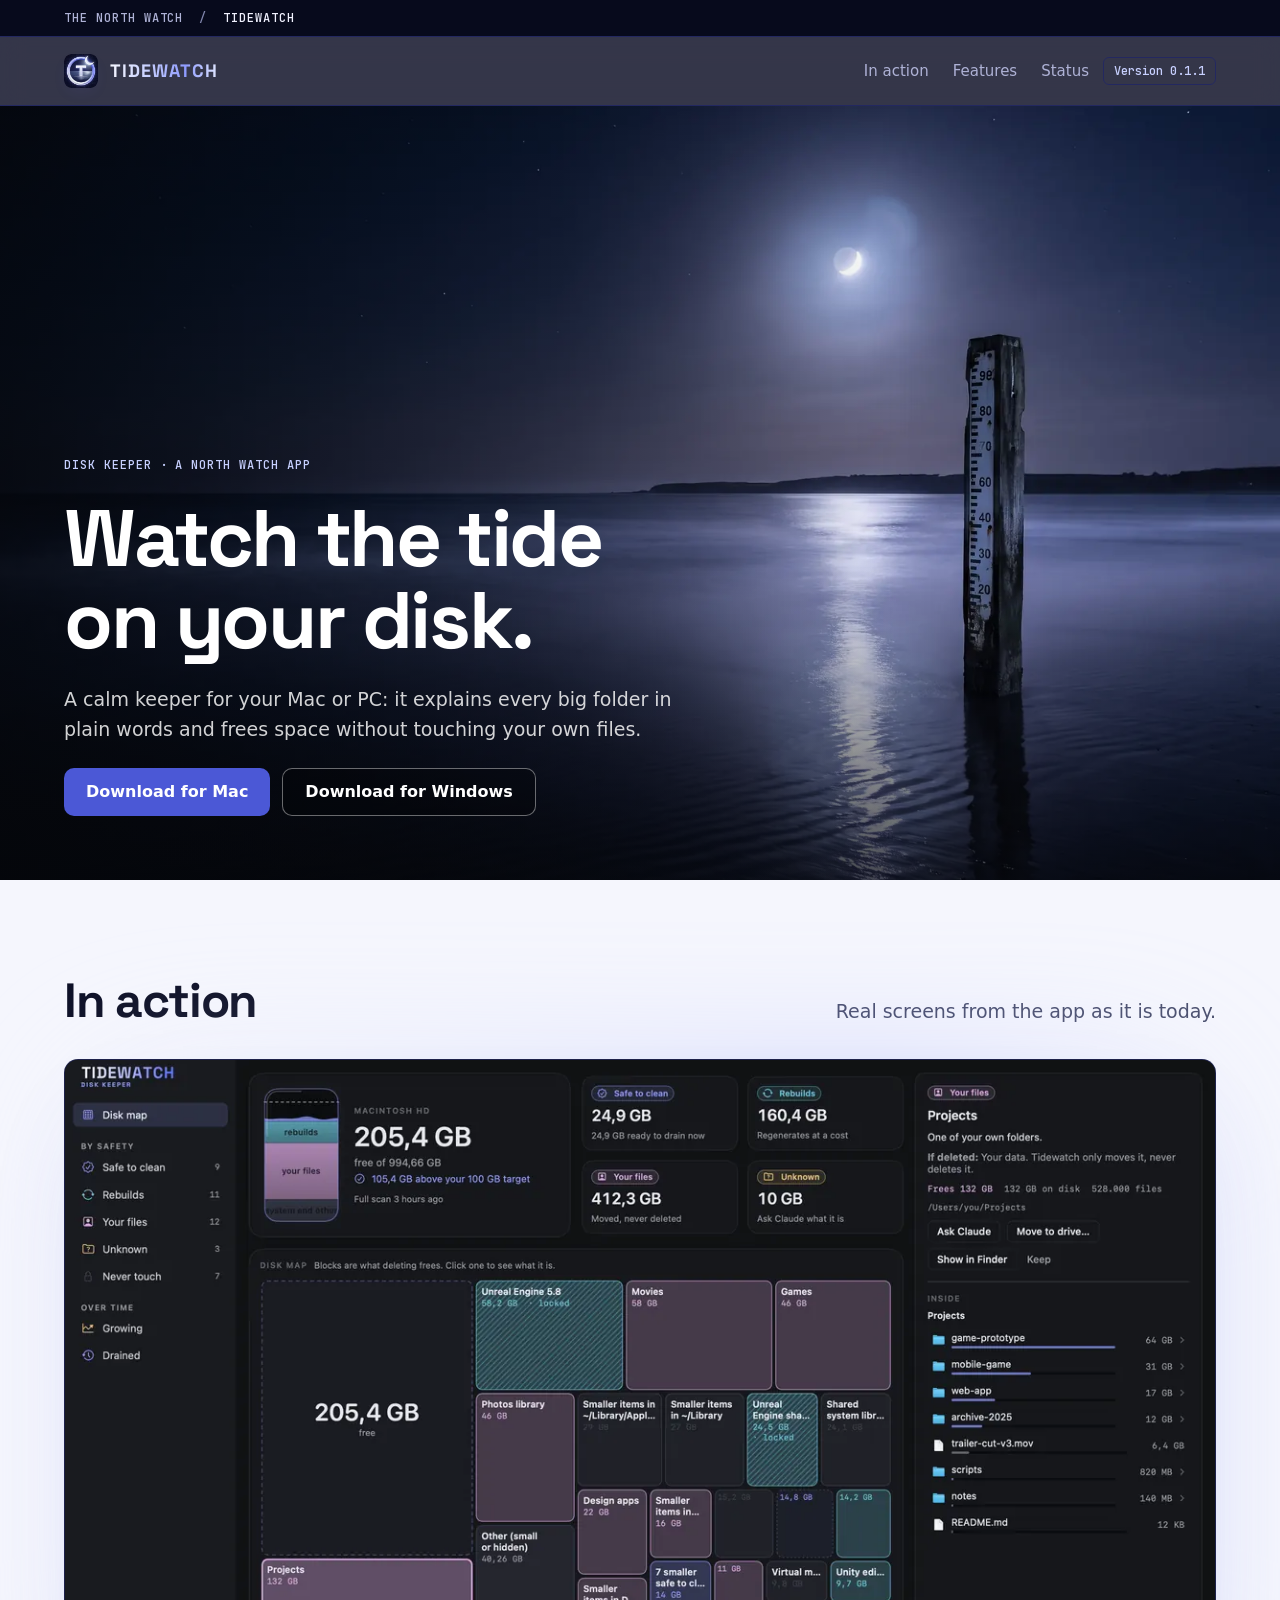
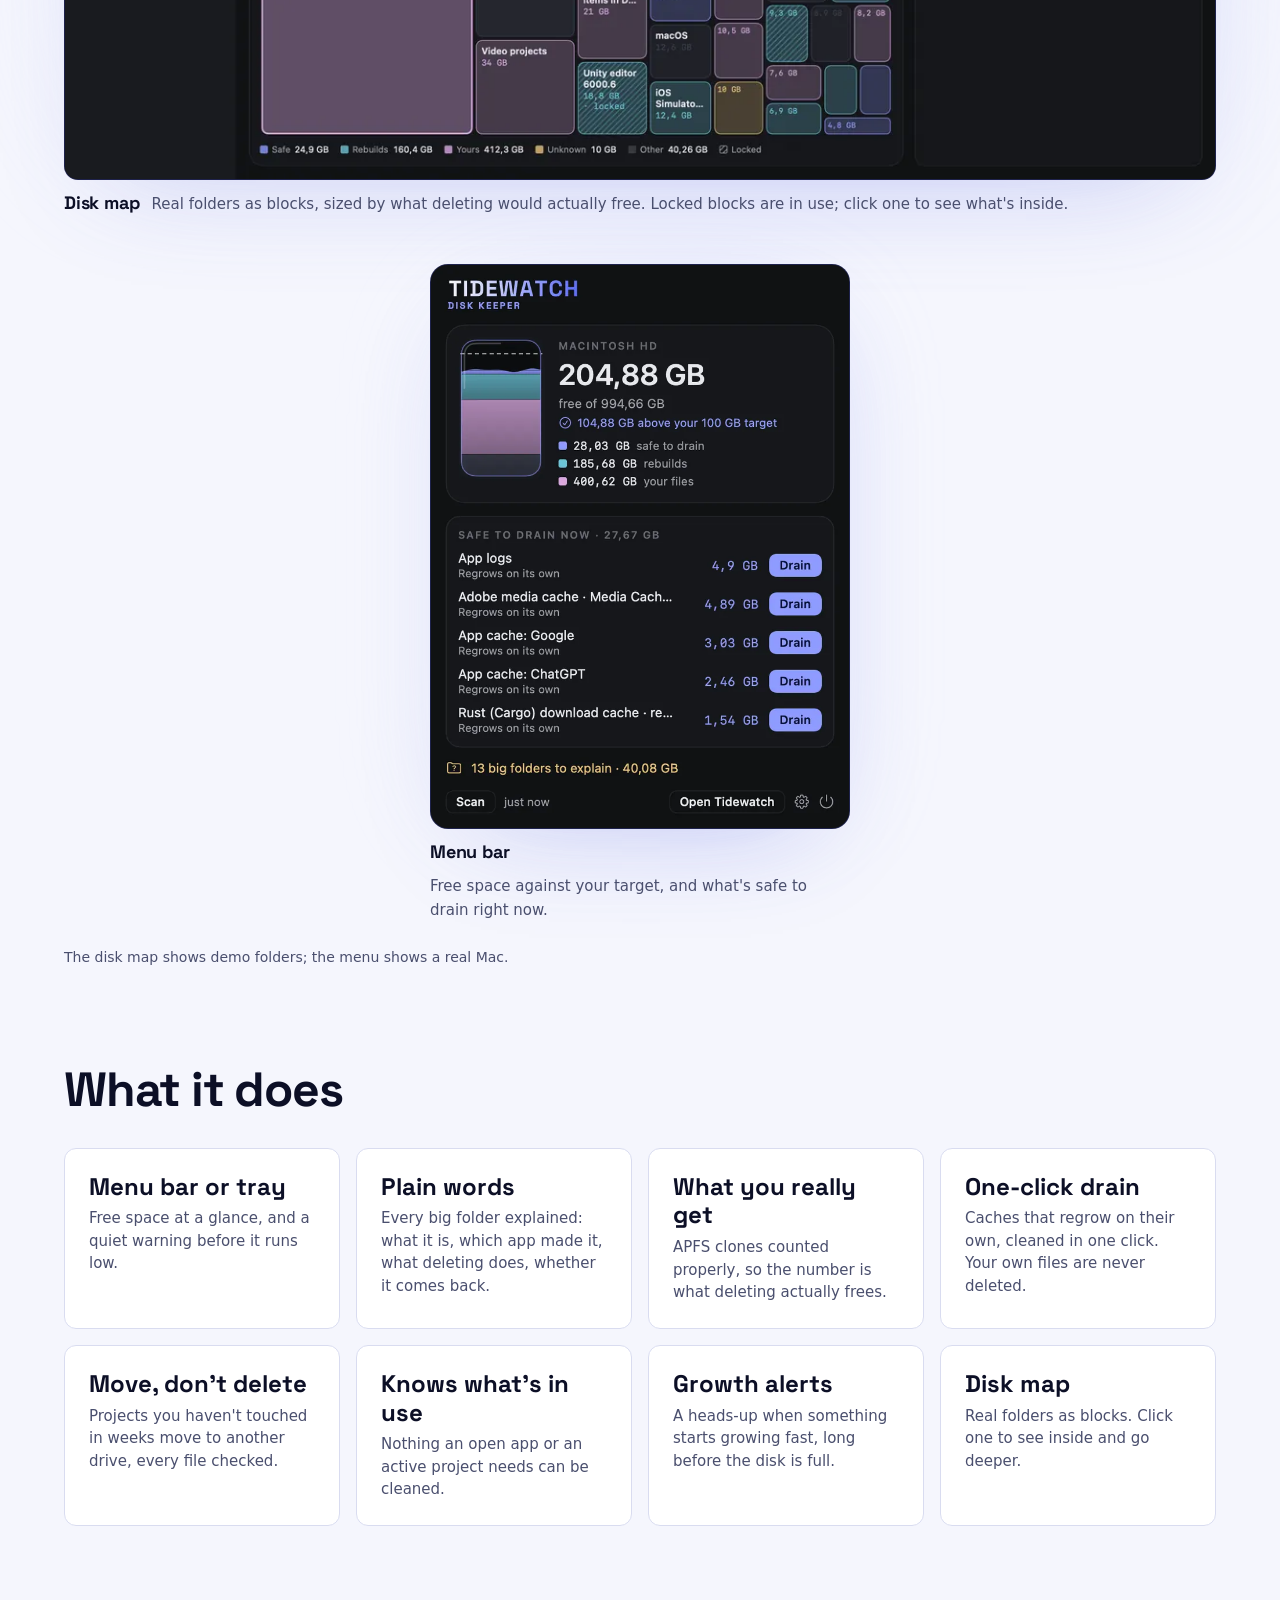
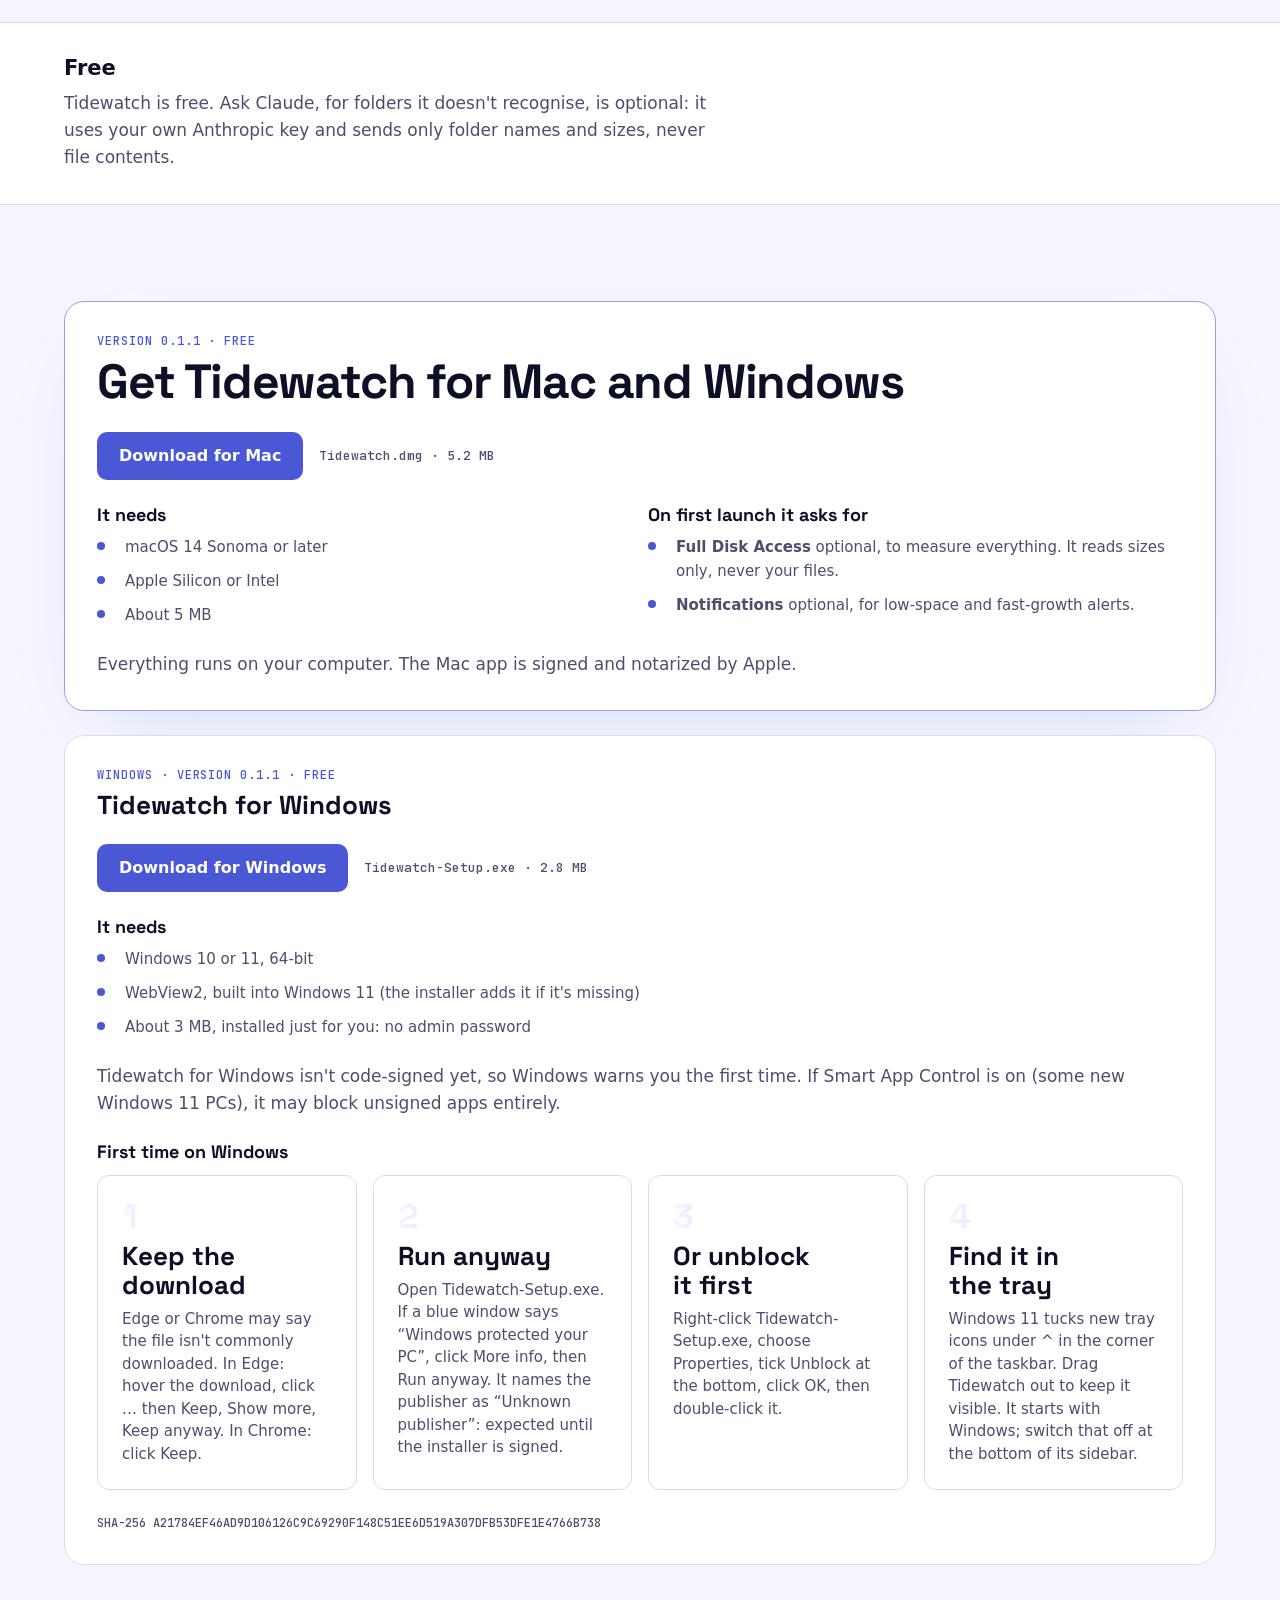
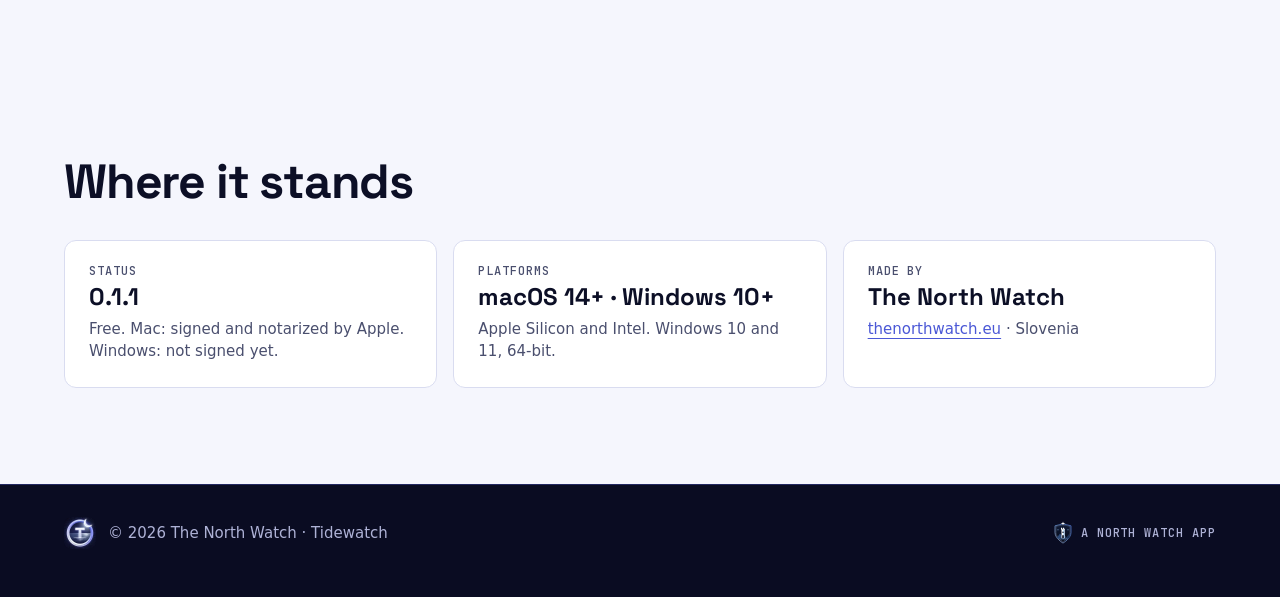
==== commit efa32fe4: "site: 00082ef from north-watch-web" ====
--- a/index.html
+++ b/index.html
@@ -4,13 +4,13 @@
 <meta charset="utf-8">
 <meta name="viewport" content="width=device-width, initial-scale=1">
 <title>Tidewatch — watch the tide on your disk</title>
-<meta name="description" content="A calm menu-bar keeper for your Mac&#x27;s disk: every big folder explained in plain words, space freed without touching your files. Free, for macOS 14 and later.">
+<meta name="description" content="A calm keeper for your disk, in the Mac menu bar or the Windows tray: every big folder explained in plain words, space freed without touching your files. Free, for macOS 14+ and Windows 10 and 11.">
 <meta name="theme-color" content="#0a0e14">
 <link rel="canonical" href="https://tidewatch.thenorthwatch.eu/">
 <link rel="icon" href="nw/img/favicon.svg" type="image/svg+xml">
 <link rel="apple-touch-icon" href="nw/img/apple-touch-icon-180.png">
 <meta property="og:title" content="Tidewatch">
-<meta property="og:description" content="A calm menu-bar keeper for your Mac&#x27;s disk: every big folder explained in plain words, space freed without touching your files. Free, for macOS 14 and later.">
+<meta property="og:description" content="A calm keeper for your disk, in the Mac menu bar or the Windows tray: every big folder explained in plain words, space freed without touching your files. Free, for macOS 14+ and Windows 10 and 11.">
 <meta property="og:type" content="website">
 <meta property="og:url" content="https://tidewatch.thenorthwatch.eu/">
 <meta property="og:image" content="https://tidewatch.thenorthwatch.eu/nw/img/hero-og.jpg">
@@ -47,10 +47,10 @@
     <div class="wrap">
       <span class="eyebrow">Disk keeper · a North Watch app</span>
       <h1 class="display">Watch the tide on your disk.</h1>
-      <p class="lead">A calm menu-bar keeper for your Mac: it explains every big folder in plain words and frees space without touching your own files.</p>
+      <p class="lead">A calm keeper for your Mac or PC: it explains every big folder in plain words and frees space without touching your own files.</p>
       <div class="actions">
         <a class="btn btn--primary" href="https://github.com/svizi29/tidewatch-releases/releases/latest/download/Tidewatch.dmg" data-goatcounter-click="download/tidewatch-0.1.1-mac" data-goatcounter-title="Tidewatch 0.1.1 Mac download">Download for Mac</a>
-        <a class="btn btn--ghost btn--on-image" href="#action">See it in action</a>
+        <a class="btn btn--ghost btn--on-image" href="#windows">Download for Windows</a>
       </div>
     </div>
   </section>
@@ -79,7 +79,7 @@
     <div class="wrap">
       <div class="section-head reveal"><h2 class="h2" id="features-title">What it does</h2></div>
       <div class="facts reveal">
-        <div class="fact"><span class="v">In the menu bar</span><p>Free space at a glance, and a quiet warning before it runs low.</p></div>
+        <div class="fact"><span class="v">Menu bar or tray</span><p>Free space at a glance, and a quiet warning before it runs low.</p></div>
         <div class="fact"><span class="v">Plain words</span><p>Every big folder explained: what it is, which app made it, what deleting does, whether it comes back.</p></div>
         <div class="fact"><span class="v">What you really get</span><p>APFS clones counted properly, so the number is what deleting actually frees.</p></div>
         <div class="fact"><span class="v">One-click drain</span><p>Caches that regrow on their own, cleaned in one click. Your own files are never deleted.</p></div>
@@ -105,14 +105,25 @@
       <div class="tier tier--pro reveal" style="gap: var(--s5)">
         <div style="display: flex; flex-direction: column; gap: 8px">
           <span class="eyebrow">Version 0.1.1 · free</span>
-          <h2 class="h2" id="download-title">Get Tidewatch for Mac</h2>
+          <h2 class="h2" id="download-title">Get Tidewatch for Mac and Windows</h2>
         </div>
         <div style="display: flex; flex-wrap: wrap; align-items: center; gap: var(--s4)"><a class="btn btn--primary" href="https://github.com/svizi29/tidewatch-releases/releases/latest/download/Tidewatch.dmg" data-goatcounter-click="download/tidewatch-0.1.1-mac" data-goatcounter-title="Tidewatch 0.1.1 Mac download">Download for Mac</a><span class="muted" style="font: 500 13px/1.3 var(--font-mono)">Tidewatch.dmg · 5.2 MB</span></div>
         <div class="tiers" style="grid-template-columns: repeat(auto-fit, minmax(240px, 1fr))">
           <div style="display: flex; flex-direction: column; gap: 8px"><h3 style="font: 700 18px/1.25 var(--font-display); background: none; color: var(--ink)">It needs</h3><ul class="ticks"><li><span>macOS 14 Sonoma or later</span></li><li><span>Apple Silicon or Intel</span></li><li><span>About 5 MB</span></li></ul></div>
           <div style="display: flex; flex-direction: column; gap: 8px"><h3 style="font: 700 18px/1.25 var(--font-display); background: none; color: var(--ink)">On first launch it asks for</h3><ul class="ticks"><li><span><b>Full Disk Access</b> optional, to measure everything. It reads sizes only, never your files.</span></li><li><span><b>Notifications</b> optional, for low-space and fast-growth alerts.</span></li></ul></div>
         </div>
-        <p class="muted">Everything runs on your Mac. Signed and notarized by Apple.</p>
+        <p class="muted">Everything runs on your computer. The Mac app is signed and notarized by Apple.</p>
+      </div>
+      <div class="tier reveal" id="windows" style="gap: var(--s5); margin-top: var(--s5); scroll-margin-top: 96px">
+        <div style="display: flex; flex-direction: column; gap: 8px">
+          <span class="eyebrow">Windows · version 0.1.1 · free</span>
+          <h3 style="font: 700 26px/1.1 var(--font-display); background: none; color: var(--ink)">Tidewatch for Windows</h3>
+        </div>
+        <div style="display: flex; flex-wrap: wrap; align-items: center; gap: var(--s4)"><a class="btn btn--primary" href="https://github.com/svizi29/tidewatch-releases/releases/latest/download/Tidewatch-Setup.exe" data-goatcounter-click="download/tidewatch-0.1.1-win" data-goatcounter-title="Tidewatch 0.1.1 Windows download">Download for Windows</a><span class="muted" style="font: 500 13px/1.3 var(--font-mono)">Tidewatch-Setup.exe · 2.8 MB</span></div>
+        <div style="display: flex; flex-direction: column; gap: 8px"><h3 style="font: 700 18px/1.25 var(--font-display); background: none; color: var(--ink)">It needs</h3><ul class="ticks"><li><span>Windows 10 or 11, 64-bit</span></li><li><span>WebView2, built into Windows 11 (the installer adds it if it&#x27;s missing)</span></li><li><span>About 3 MB, installed just for you: no admin password</span></li></ul></div>
+        <p class="muted">Tidewatch for Windows isn&#x27;t code-signed yet, so Windows warns you the first time. If Smart App Control is on (some new Windows 11 PCs), it may block unsigned apps entirely.</p>
+        <div style="display: flex; flex-direction: column; gap: 12px"><h3 style="font: 700 18px/1.25 var(--font-display); background: none; color: var(--ink)">First time on Windows</h3><div class="steps"><div class="step"><h3>Keep the download</h3><p>Edge or Chrome may say the file isn&#x27;t commonly downloaded. In Edge: hover the download, click … then Keep, Show more, Keep anyway. In Chrome: click Keep.</p></div><div class="step"><h3>Run anyway</h3><p>Open Tidewatch-Setup.exe. If a blue window says “Windows protected your PC”, click More info, then Run anyway. It names the publisher as “Unknown publisher”: expected until the installer is signed.</p></div><div class="step"><h3>Or unblock it first</h3><p>Right-click Tidewatch-Setup.exe, choose Properties, tick Unblock at the bottom, click OK, then double-click it.</p></div><div class="step"><h3>Find it in the tray</h3><p>Windows 11 tucks new tray icons under ^ in the corner of the taskbar. Drag Tidewatch out to keep it visible. It starts with Windows; switch that off at the bottom of its sidebar.</p></div></div></div>
+        <p class="muted" style="font: 500 12px/1.5 var(--font-mono); overflow-wrap: anywhere">SHA-256 A21784EF46AD9D106126C9C69290F148C51EE6D519A307DFB53DFE1E4766B738</p>
       </div>
     </div>
   </section>
@@ -121,8 +132,8 @@
     <div class="wrap">
       <h2 class="h2 reveal" id="status-title" style="margin-bottom: var(--s6)">Where it stands</h2>
       <div class="facts reveal">
-        <div class="fact"><span class="k">Status</span><span class="v">0.1.1</span><p>Free. Signed and notarized by Apple. New app icon.</p></div>
-        <div class="fact"><span class="k">Platforms</span><span class="v">macOS 14+</span><p>Apple Silicon and Intel. Coming to Windows.</p></div>
+        <div class="fact"><span class="k">Status</span><span class="v">0.1.1</span><p>Free. Mac: signed and notarized by Apple. Windows: not signed yet.</p></div>
+        <div class="fact"><span class="k">Platforms</span><span class="v">macOS 14+ · Windows 10+</span><p>Apple Silicon and Intel. Windows 10 and 11, 64-bit.</p></div>
         <div class="fact"><span class="k">Made by</span><span class="v">The North Watch</span><p><a href="https://thenorthwatch.eu">thenorthwatch.eu</a> · Slovenia</p></div>
       </div>
     </div>
